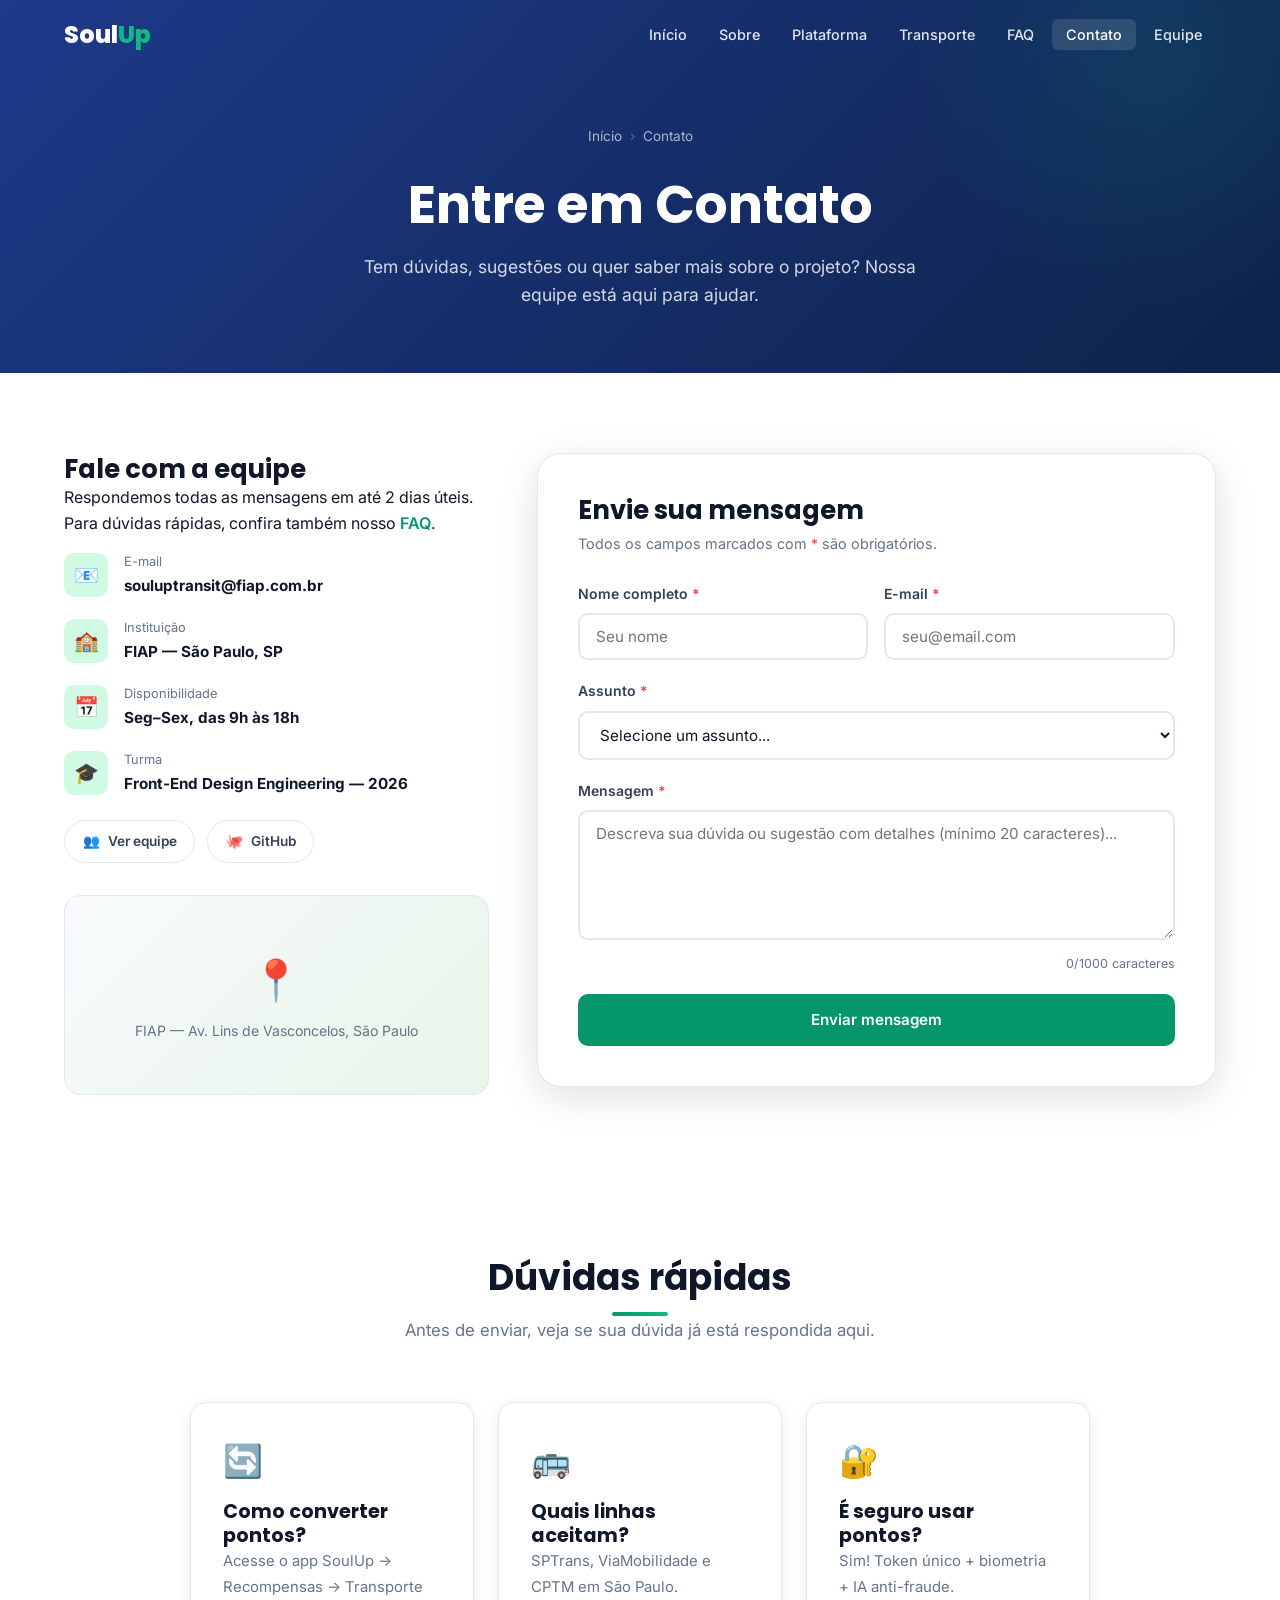
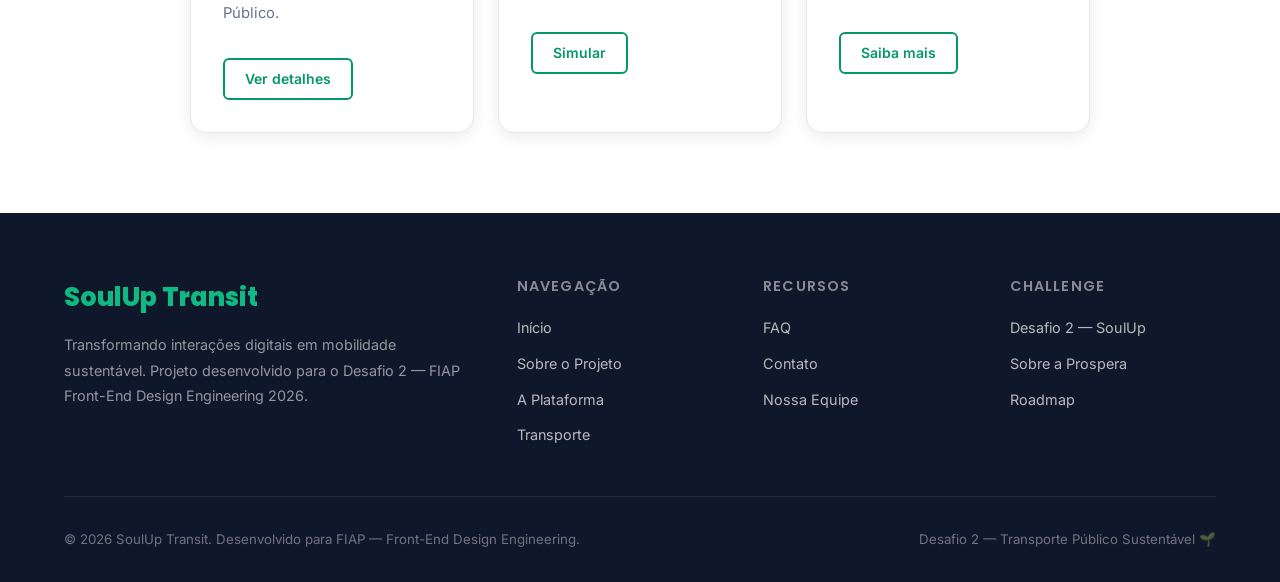
==== contato.html @ 90dfe6a9 "feat: estrutura inicial do projeto SoulUp Transit - Desafio 2 FIAP" ====
<!DOCTYPE html>
<html lang="pt-BR">
<head>
  <meta charset="UTF-8" />
  <meta name="viewport" content="width=device-width, initial-scale=1.0" />
  <meta name="description" content="Entre em contato com a equipe SoulUp Transit — Dúvidas, sugestões e parcerias." />
  <title>Contato — SoulUp Transit</title>
  <link rel="stylesheet" href="css/style.css" />
  <link rel="stylesheet" href="css/components.css" />
  <link rel="stylesheet" href="css/responsive.css" />
  <style>
    .char-counter {
      font-size: 0.78rem;
      color: var(--gray);
      text-align: right;
      margin-top: 0.375rem;
    }
    .map-placeholder {
      background: linear-gradient(135deg, var(--light), #e8f5e9);
      border-radius: var(--radius-lg);
      height: 200px;
      display: flex;
      flex-direction: column;
      align-items: center;
      justify-content: center;
      margin-top: 2rem;
      border: 1px solid var(--gray-light);
      color: var(--gray);
      gap: 0.5rem;
    }
    .map-placeholder span:first-child { font-size: 2.5rem; }
    .map-placeholder span:last-child { font-size: 0.88rem; }
    .social-links {
      display: flex;
      gap: 0.75rem;
      margin-top: 1.5rem;
      flex-wrap: wrap;
    }
    .social-link {
      display: flex;
      align-items: center;
      gap: 0.5rem;
      padding: 0.6rem 1.1rem;
      border: 1px solid var(--gray-light);
      border-radius: var(--radius-full);
      font-size: 0.85rem;
      font-weight: 600;
      color: var(--gray-dark);
      transition: var(--transition);
    }
    .social-link:hover {
      border-color: var(--primary);
      color: var(--primary);
      background-color: var(--primary-bg);
    }
  </style>
</head>
<body>

  <!-- ==================== NAVBAR ==================== -->
  <header class="navbar" id="navbar">
    <div class="container">
      <nav class="nav">
        <a href="index.html" class="nav-logo">Soul<span>Up</span></a>
        <ul class="nav-links" id="navLinks">
          <li><a href="index.html" class="nav-link">Início</a></li>
          <li><a href="sobre.html" class="nav-link">Sobre</a></li>
          <li><a href="solucao.html" class="nav-link">Plataforma</a></li>
          <li><a href="transporte.html" class="nav-link">Transporte</a></li>
          <li><a href="faq.html" class="nav-link">FAQ</a></li>
          <li><a href="contato.html" class="nav-link">Contato</a></li>
          <li><a href="integrantes.html" class="nav-link">Equipe</a></li>
        </ul>
        <button class="hamburger" id="hamburger" aria-label="Abrir menu">
          <span></span><span></span><span></span>
        </button>
      </nav>
    </div>
  </header>

  <main>

    <!-- ==================== HERO DA PÁGINA ==================== -->
    <section class="page-hero">
      <div class="container">
        <nav class="breadcrumb" aria-label="Navegação estrutural">
          <a href="index.html">Início</a>
          <span class="breadcrumb-sep">›</span>
          <span>Contato</span>
        </nav>
        <h1>Entre em Contato</h1>
        <p>Tem dúvidas, sugestões ou quer saber mais sobre o projeto? Nossa equipe está aqui para ajudar.</p>
      </div>
    </section>

    <!-- ==================== CONTATO ==================== -->
    <section class="section">
      <div class="container">
        <div class="contact-grid">

          <!-- Informações de contato -->
          <aside>
            <h3>Fale com a equipe</h3>
            <p>Respondemos todas as mensagens em até 2 dias úteis. Para dúvidas rápidas, confira também nosso <a href="faq.html" style="color: var(--primary); font-weight: 600;">FAQ</a>.</p>

            <div class="contact-items">
              <div class="contact-item">
                <div class="contact-item-icon">📧</div>
                <div class="contact-item-text">
                  <p>E-mail</p>
                  <strong>souluptransit@fiap.com.br</strong>
                </div>
              </div>
              <div class="contact-item">
                <div class="contact-item-icon">🏫</div>
                <div class="contact-item-text">
                  <p>Instituição</p>
                  <strong>FIAP — São Paulo, SP</strong>
                </div>
              </div>
              <div class="contact-item">
                <div class="contact-item-icon">📅</div>
                <div class="contact-item-text">
                  <p>Disponibilidade</p>
                  <strong>Seg–Sex, das 9h às 18h</strong>
                </div>
              </div>
              <div class="contact-item">
                <div class="contact-item-icon">🎓</div>
                <div class="contact-item-text">
                  <p>Turma</p>
                  <!-- ATENÇÃO: substitua pela turma real do grupo -->
                  <strong>Front-End Design Engineering — 2026</strong>
                </div>
              </div>
            </div>

            <!-- Links sociais -->
            <div class="social-links">
              <a href="integrantes.html" class="social-link">
                <span>👥</span> Ver equipe
              </a>
              <a href="https://github.com" target="_blank" rel="noopener" class="social-link">
                <!-- ATENÇÃO: substitua pelo link real do repositório -->
                <span>🐙</span> GitHub
              </a>
            </div>

            <!-- Mapa placeholder -->
            <div class="map-placeholder" role="img" aria-label="Localização FIAP São Paulo">
              <span>📍</span>
              <span>FIAP — Av. Lins de Vasconcelos, São Paulo</span>
            </div>
          </aside>

          <!-- Formulário -->
          <div>
            <div class="contact-form-card fade-in">
              <h3 style="margin-bottom: 0.375rem;">Envie sua mensagem</h3>
              <p style="color: var(--gray); font-size: 0.9rem; margin-bottom: 1.75rem;">Todos os campos marcados com <span style="color: #EF4444;">*</span> são obrigatórios.</p>

              <!-- Formulário principal -->
              <form id="contactForm" novalidate>

                <div class="form-row">
                  <div class="form-group">
                    <label for="nome">Nome completo <span>*</span></label>
                    <input
                      type="text"
                      id="nome"
                      class="form-control"
                      placeholder="Seu nome"
                      autocomplete="name"
                      aria-required="true"
                      aria-describedby="nomeError"
                    />
                    <span class="form-error" id="nomeError" role="alert"></span>
                  </div>
                  <div class="form-group">
                    <label for="email">E-mail <span>*</span></label>
                    <input
                      type="email"
                      id="email"
                      class="form-control"
                      placeholder="seu@email.com"
                      autocomplete="email"
                      aria-required="true"
                      aria-describedby="emailError"
                    />
                    <span class="form-error" id="emailError" role="alert"></span>
                  </div>
                </div>

                <div class="form-group">
                  <label for="assunto">Assunto <span>*</span></label>
                  <select
                    id="assunto"
                    class="form-control"
                    aria-required="true"
                    aria-describedby="assuntoError"
                  >
                    <option value="">Selecione um assunto...</option>
                    <option value="duvida">Dúvida sobre o projeto</option>
                    <option value="transporte">Transporte e conversão de pontos</option>
                    <option value="tecnico">Suporte técnico</option>
                    <option value="parceria">Proposta de parceria</option>
                    <option value="imprensa">Imprensa e divulgação</option>
                    <option value="outro">Outro assunto</option>
                  </select>
                  <span class="form-error" id="assuntoError" role="alert"></span>
                </div>

                <div class="form-group">
                  <label for="mensagem">Mensagem <span>*</span></label>
                  <textarea
                    id="mensagem"
                    class="form-control"
                    placeholder="Descreva sua dúvida ou sugestão com detalhes (mínimo 20 caracteres)..."
                    rows="5"
                    aria-required="true"
                    aria-describedby="mensagemError"
                    maxlength="1000"
                  ></textarea>
                  <span class="form-error" id="mensagemError" role="alert"></span>
                  <p class="char-counter"><span id="charCount">0</span>/1000 caracteres</p>
                </div>

                <button type="submit" class="btn btn-primary" style="width: 100%; padding: 0.9rem;">
                  Enviar mensagem
                </button>

              </form>

              <!-- Mensagem de sucesso -->
              <div class="form-success-msg" id="formSuccess" role="alert">
                <div class="success-icon">✅</div>
                <h4>Mensagem enviada com sucesso!</h4>
                <p>Obrigado pelo contato. Nossa equipe responderá em até 2 dias úteis no e-mail informado.</p>
              </div>
            </div>
          </div>

        </div>
      </div>
    </section>

    <!-- ==================== FAQ RÁPIDO ==================== -->
    <section class="section bg-light">
      <div class="container">
        <div class="section-header fade-in">
          <h2>Dúvidas rápidas</h2>
          <div class="divider"></div>
          <p class="section-desc">Antes de enviar, veja se sua dúvida já está respondida aqui.</p>
        </div>
        <div style="display: grid; grid-template-columns: repeat(3, 1fr); gap: 1.5rem; max-width: 900px; margin: 0 auto;">
          <article class="card text-center fade-in">
            <div style="font-size: 2rem; margin-bottom: 0.875rem;">🔄</div>
            <h4>Como converter pontos?</h4>
            <p class="card-text">Acesse o app SoulUp → Recompensas → Transporte Público.</p>
            <a href="faq.html" class="btn btn-sm btn-outline" style="margin-top: 1rem;">Ver detalhes</a>
          </article>
          <article class="card text-center fade-in" style="transition-delay: 0.1s;">
            <div style="font-size: 2rem; margin-bottom: 0.875rem;">🚌</div>
            <h4>Quais linhas aceitam?</h4>
            <p class="card-text">SPTrans, ViaMobilidade e CPTM em São Paulo.</p>
            <a href="transporte.html" class="btn btn-sm btn-outline" style="margin-top: 1rem;">Simular</a>
          </article>
          <article class="card text-center fade-in" style="transition-delay: 0.2s;">
            <div style="font-size: 2rem; margin-bottom: 0.875rem;">🔐</div>
            <h4>É seguro usar pontos?</h4>
            <p class="card-text">Sim! Token único + biometria + IA anti-fraude.</p>
            <a href="faq.html" class="btn btn-sm btn-outline" style="margin-top: 1rem;">Saiba mais</a>
          </article>
        </div>
      </div>
    </section>

  </main>

  <!-- ==================== FOOTER ==================== -->
  <footer class="footer">
    <div class="container">
      <div class="footer-grid">
        <div class="footer-brand">
          <span class="footer-logo">SoulUp Transit</span>
          <p>Transformando interações digitais em mobilidade sustentável. Projeto desenvolvido para o Desafio 2 — FIAP Front-End Design Engineering 2026.</p>
        </div>
        <div>
          <h4 class="footer-title">Navegação</h4>
          <ul class="footer-links">
            <li><a href="index.html">Início</a></li>
            <li><a href="sobre.html">Sobre o Projeto</a></li>
            <li><a href="solucao.html">A Plataforma</a></li>
            <li><a href="transporte.html">Transporte</a></li>
          </ul>
        </div>
        <div>
          <h4 class="footer-title">Recursos</h4>
          <ul class="footer-links">
            <li><a href="faq.html">FAQ</a></li>
            <li><a href="contato.html">Contato</a></li>
            <li><a href="integrantes.html">Nossa Equipe</a></li>
          </ul>
        </div>
        <div>
          <h4 class="footer-title">Challenge</h4>
          <ul class="footer-links">
            <li><a href="sobre.html#desafio">Desafio 2 — SoulUp</a></li>
            <li><a href="sobre.html#prospera">Sobre a Prospera</a></li>
            <li><a href="sobre.html#roadmap">Roadmap</a></li>
          </ul>
        </div>
      </div>
      <hr class="footer-divider" />
      <div class="footer-bottom">
        <p>&copy; 2026 SoulUp Transit. Desenvolvido para FIAP — Front-End Design Engineering.</p>
        <p>Desafio 2 — Transporte Público Sustentável 🌱</p>
      </div>
    </div>
  </footer>

  <button class="scroll-top" id="scrollTop" aria-label="Voltar ao topo">↑</button>
  <script src="js/main.js"></script>
  <script src="js/contato.js"></script>
</body>
</html>
---- css/style.css ----
@import url('https://fonts.googleapis.com/css2?family=Poppins:wght@300;400;500;600;700;800&family=Inter:wght@300;400;500;600&display=swap');

/* ==================== VARIÁVEIS ==================== */
:root {
  --primary: #059669;
  --primary-light: #10B981;
  --primary-bg: #D1FAE5;
  --secondary: #1E3A8A;
  --secondary-light: #3B82F6;
  --accent: #D97706;
  --accent-light: #F59E0B;
  --accent-bg: #FEF3C7;
  --dark: #0F172A;
  --gray-dark: #334155;
  --gray: #64748B;
  --gray-light: #E2E8F0;
  --light: #F8FAFC;
  --white: #FFFFFF;

  --font-heading: 'Poppins', sans-serif;
  --font-body: 'Inter', sans-serif;

  --radius-sm: 6px;
  --radius: 10px;
  --radius-lg: 16px;
  --radius-xl: 24px;
  --radius-full: 9999px;

  --shadow-sm: 0 1px 3px rgba(0,0,0,0.08), 0 1px 2px rgba(0,0,0,0.05);
  --shadow: 0 4px 16px rgba(0,0,0,0.08);
  --shadow-lg: 0 10px 40px rgba(0,0,0,0.12);
  --shadow-primary: 0 8px 24px rgba(5,150,105,0.25);

  --transition: all 0.3s cubic-bezier(0.4, 0, 0.2, 1);

  --max-width: 1200px;
  --nav-height: 70px;
}

/* ==================== RESET ==================== */
*, *::before, *::after {
  box-sizing: border-box;
  margin: 0;
  padding: 0;
}

html {
  scroll-behavior: smooth;
  font-size: 16px;
}

body {
  font-family: var(--font-body);
  color: var(--dark);
  background-color: var(--white);
  line-height: 1.6;
  overflow-x: hidden;
}

img {
  max-width: 100%;
  height: auto;
  display: block;
}

a {
  text-decoration: none;
  color: inherit;
}

ul { list-style: none; }
button { cursor: pointer; border: none; background: none; font-family: var(--font-body); }
input, textarea, select { font-family: var(--font-body); }

/* ==================== TIPOGRAFIA ==================== */
h1, h2, h3, h4, h5, h6 {
  font-family: var(--font-heading);
  font-weight: 700;
  line-height: 1.25;
  color: var(--dark);
}

h1 { font-size: clamp(2rem, 5vw, 3.25rem); }
h2 { font-size: clamp(1.5rem, 3vw, 2.25rem); }
h3 { font-size: clamp(1.15rem, 2vw, 1.6rem); }
h4 { font-size: 1.2rem; }

p { margin-bottom: 1rem; }
p:last-child { margin-bottom: 0; }

/* ==================== LAYOUT ==================== */
.container {
  max-width: var(--max-width);
  margin: 0 auto;
  padding: 0 1.5rem;
}

.section { padding: 5rem 0; }
.section-sm { padding: 3rem 0; }

.section-header {
  text-align: center;
  margin-bottom: 3.5rem;
}

.section-header h2 { margin-bottom: 0.75rem; }

.section-desc {
  color: var(--gray);
  font-size: 1.05rem;
  max-width: 580px;
  margin: 0 auto;
  line-height: 1.75;
}

/* ==================== BOTÕES ==================== */
.btn {
  display: inline-flex;
  align-items: center;
  justify-content: center;
  gap: 0.5rem;
  padding: 0.75rem 1.75rem;
  border-radius: var(--radius);
  font-weight: 600;
  font-size: 0.95rem;
  transition: var(--transition);
  cursor: pointer;
  border: 2px solid transparent;
  white-space: nowrap;
}

.btn-primary {
  background-color: var(--primary);
  color: var(--white);
}
.btn-primary:hover {
  background-color: #047857;
  transform: translateY(-2px);
  box-shadow: var(--shadow-primary);
}

.btn-secondary {
  background-color: var(--secondary);
  color: var(--white);
}
.btn-secondary:hover {
  background-color: #1e3270;
  transform: translateY(-2px);
}

.btn-outline {
  background-color: transparent;
  border-color: var(--primary);
  color: var(--primary);
}
.btn-outline:hover {
  background-color: var(--primary);
  color: var(--white);
  transform: translateY(-2px);
}

.btn-outline-white {
  background-color: transparent;
  border-color: rgba(255,255,255,0.7);
  color: var(--white);
}
.btn-outline-white:hover {
  background-color: var(--white);
  color: var(--secondary);
}

.btn-accent {
  background-color: var(--accent);
  color: var(--white);
}
.btn-accent:hover {
  background-color: #b45309;
  transform: translateY(-2px);
}

.btn-lg { padding: 1rem 2.25rem; font-size: 1.05rem; }
.btn-sm { padding: 0.5rem 1.25rem; font-size: 0.875rem; border-radius: var(--radius-sm); }

/* ==================== BADGE ==================== */
.badge {
  display: inline-flex;
  align-items: center;
  gap: 0.35rem;
  padding: 0.3rem 0.875rem;
  border-radius: var(--radius-full);
  font-size: 0.78rem;
  font-weight: 600;
  text-transform: uppercase;
  letter-spacing: 0.06em;
}

.badge-primary { background-color: var(--primary-bg); color: var(--primary); }
.badge-accent { background-color: var(--accent-bg); color: var(--accent); }
.badge-secondary { background-color: #EFF6FF; color: var(--secondary); }
.badge-white { background-color: rgba(255,255,255,0.2); color: var(--white); }

/* ==================== CARDS ==================== */
.card {
  background: var(--white);
  border-radius: var(--radius-lg);
  box-shadow: var(--shadow);
  padding: 2rem;
  transition: var(--transition);
  border: 1px solid var(--gray-light);
}
.card:hover {
  transform: translateY(-5px);
  box-shadow: var(--shadow-lg);
  border-color: transparent;
}

.card-icon {
  width: 56px;
  height: 56px;
  border-radius: var(--radius);
  display: flex;
  align-items: center;
  justify-content: center;
  font-size: 1.6rem;
  margin-bottom: 1.25rem;
}
.icon-primary { background-color: var(--primary-bg); }
.icon-secondary { background-color: #EFF6FF; }
.icon-accent { background-color: var(--accent-bg); }
.icon-red { background-color: #FEE2E2; }

.card-title { font-size: 1.15rem; margin-bottom: 0.625rem; }
.card-text { color: var(--gray); font-size: 0.93rem; line-height: 1.75; }

/* ==================== DIVISOR ==================== */
.divider {
  width: 56px;
  height: 4px;
  background: linear-gradient(90deg, var(--primary), var(--primary-light));
  border-radius: var(--radius-full);
  margin: 0.75rem auto 0;
}
.divider-left { margin: 0.75rem 0 0; }

/* ==================== HERO DA PÁGINA ==================== */
.page-hero {
  background: linear-gradient(135deg, var(--secondary) 0%, #0d234a 100%);
  color: var(--white);
  padding: calc(var(--nav-height) + 3.5rem) 0 4rem;
  text-align: center;
  position: relative;
  overflow: hidden;
}
.page-hero::before {
  content: '';
  position: absolute;
  top: -50%;
  right: -10%;
  width: 500px;
  height: 500px;
  background: radial-gradient(circle, rgba(16,185,129,0.12) 0%, transparent 70%);
  border-radius: 50%;
  pointer-events: none;
}
.page-hero h1 { color: var(--white); margin-bottom: 1rem; }
.page-hero p { color: rgba(255,255,255,0.82); font-size: 1.1rem; max-width: 600px; margin: 0 auto; }

.breadcrumb {
  display: flex;
  align-items: center;
  justify-content: center;
  gap: 0.5rem;
  font-size: 0.85rem;
  color: rgba(255,255,255,0.65);
  margin-bottom: 1.5rem;
}
.breadcrumb a { color: rgba(255,255,255,0.65); transition: var(--transition); }
.breadcrumb a:hover { color: var(--white); }
.breadcrumb-sep { opacity: 0.45; }

/* ==================== CAIXAS DE DESTAQUE ==================== */
.highlight-box {
  background: linear-gradient(135deg, var(--primary), #047857);
  color: var(--white);
  border-radius: var(--radius-lg);
  padding: 2.5rem;
}

.info-box {
  background-color: var(--light);
  border-left: 4px solid var(--primary);
  border-radius: var(--radius);
  padding: 1.25rem 1.5rem;
  margin: 1.5rem 0;
}
.info-box p { color: var(--gray-dark); font-size: 0.95rem; }

.warning-box {
  background-color: #FFFBEB;
  border-left: 4px solid var(--accent);
  border-radius: var(--radius);
  padding: 1.25rem 1.5rem;
  margin: 1.5rem 0;
}

/* ==================== ESTATÍSTICAS ==================== */
.stat-number {
  font-family: var(--font-heading);
  font-size: 2.5rem;
  font-weight: 800;
  color: var(--primary);
  line-height: 1;
}
.stat-label { color: var(--gray); font-size: 0.88rem; margin-top: 0.375rem; }

/* ==================== RODAPÉ ==================== */
.footer {
  background-color: var(--dark);
  color: var(--white);
  padding: 4rem 0 2rem;
}

.footer-grid {
  display: grid;
  grid-template-columns: 2fr 1fr 1fr 1fr;
  gap: 2.5rem;
  margin-bottom: 3rem;
}

.footer-logo {
  font-family: var(--font-heading);
  font-size: 1.6rem;
  font-weight: 800;
  color: var(--primary-light);
  display: inline-block;
  margin-bottom: 0.875rem;
}

.footer-brand p {
  color: rgba(255,255,255,0.55);
  font-size: 0.9rem;
  line-height: 1.75;
}

.footer-title {
  font-family: var(--font-heading);
  font-size: 0.9rem;
  font-weight: 600;
  text-transform: uppercase;
  letter-spacing: 0.08em;
  color: rgba(255,255,255,0.5);
  margin-bottom: 1.25rem;
}

.footer-links { display: flex; flex-direction: column; gap: 0.625rem; }
.footer-links a {
  color: rgba(255,255,255,0.7);
  font-size: 0.9rem;
  transition: var(--transition);
}
.footer-links a:hover { color: var(--primary-light); padding-left: 4px; }

.footer-divider {
  border: none;
  border-top: 1px solid rgba(255,255,255,0.08);
  margin-bottom: 2rem;
}

.footer-bottom {
  display: flex;
  align-items: center;
  justify-content: space-between;
  gap: 1rem;
  flex-wrap: wrap;
}
.footer-bottom p { color: rgba(255,255,255,0.4); font-size: 0.83rem; margin: 0; }

/* ==================== SCROLL TO TOP ==================== */
.scroll-top {
  position: fixed;
  bottom: 2rem;
  right: 2rem;
  width: 48px;
  height: 48px;
  background-color: var(--primary);
  color: var(--white);
  border-radius: 50%;
  display: flex;
  align-items: center;
  justify-content: center;
  font-size: 1.2rem;
  cursor: pointer;
  opacity: 0;
  visibility: hidden;
  transition: var(--transition);
  box-shadow: var(--shadow-primary);
  z-index: 998;
}
.scroll-top.visible { opacity: 1; visibility: visible; }
.scroll-top:hover { background-color: #047857; transform: translateY(-3px); }

/* ==================== ANIMAÇÃO DE ENTRADA ==================== */
.fade-in {
  opacity: 0;
  transform: translateY(24px);
  transition: opacity 0.6s ease, transform 0.6s ease;
}
.fade-in.visible { opacity: 1; transform: translateY(0); }

.fade-in-left {
  opacity: 0;
  transform: translateX(-24px);
  transition: opacity 0.6s ease, transform 0.6s ease;
}
.fade-in-left.visible { opacity: 1; transform: translateX(0); }

.fade-in-right {
  opacity: 0;
  transform: translateX(24px);
  transition: opacity 0.6s ease, transform 0.6s ease;
}
.fade-in-right.visible { opacity: 1; transform: translateX(0); }
---- css/components.css ----
/* ==================== NAVBAR ==================== */
.navbar {
  position: fixed;
  top: 0;
  left: 0;
  right: 0;
  height: var(--nav-height);
  z-index: 1000;
  background-color: transparent;
  transition: var(--transition);
}

.navbar.scrolled {
  background-color: var(--white);
  box-shadow: var(--shadow);
}

.navbar .container { height: 100%; }

.nav {
  display: flex;
  align-items: center;
  justify-content: space-between;
  height: 100%;
  gap: 2rem;
}

.nav-logo {
  font-family: var(--font-heading);
  font-size: 1.5rem;
  font-weight: 800;
  color: var(--white);
  transition: var(--transition);
  flex-shrink: 0;
}
.nav-logo span { color: var(--primary-light); }
.navbar.scrolled .nav-logo { color: var(--dark); }

.nav-links {
  display: flex;
  align-items: center;
  gap: 0.25rem;
}

.nav-link {
  padding: 0.45rem 0.875rem;
  border-radius: var(--radius-sm);
  font-size: 0.9rem;
  font-weight: 500;
  color: rgba(255,255,255,0.88);
  transition: var(--transition);
}
.navbar.scrolled .nav-link { color: var(--gray-dark); }
.nav-link:hover, .nav-link.active {
  background-color: rgba(255,255,255,0.12);
  color: var(--white);
}
.navbar.scrolled .nav-link:hover,
.navbar.scrolled .nav-link.active {
  background-color: var(--primary-bg);
  color: var(--primary);
}

.hamburger {
  display: none;
  flex-direction: column;
  gap: 5px;
  padding: 8px;
  cursor: pointer;
  border-radius: var(--radius-sm);
  transition: var(--transition);
}
.hamburger span {
  display: block;
  width: 24px;
  height: 2px;
  background-color: var(--white);
  border-radius: 2px;
  transition: var(--transition);
}
.navbar.scrolled .hamburger span { background-color: var(--dark); }

.hamburger.open span:nth-child(1) { transform: rotate(45deg) translate(5px, 5px); }
.hamburger.open span:nth-child(2) { opacity: 0; transform: translateX(-8px); }
.hamburger.open span:nth-child(3) { transform: rotate(-45deg) translate(5px, -5px); }

/* ==================== HERO (INDEX) ==================== */
.hero {
  min-height: 100vh;
  display: flex;
  align-items: center;
  background: linear-gradient(135deg, var(--secondary) 0%, #0a1f40 60%, #0d2e1a 100%);
  color: var(--white);
  position: relative;
  overflow: hidden;
  padding-top: var(--nav-height);
}

.hero::before {
  content: '';
  position: absolute;
  top: -20%;
  right: -5%;
  width: 650px;
  height: 650px;
  background: radial-gradient(circle, rgba(5,150,105,0.18) 0%, transparent 65%);
  border-radius: 50%;
  pointer-events: none;
}

.hero::after {
  content: '';
  position: absolute;
  bottom: -15%;
  left: -5%;
  width: 450px;
  height: 450px;
  background: radial-gradient(circle, rgba(59,130,246,0.12) 0%, transparent 65%);
  border-radius: 50%;
  pointer-events: none;
}

.hero-content {
  position: relative;
  z-index: 1;
  max-width: 720px;
}

.hero-content .badge { margin-bottom: 1.5rem; }

.hero-content h1 {
  color: var(--white);
  margin-bottom: 1.25rem;
  font-size: clamp(2.25rem, 5vw, 3.5rem);
  line-height: 1.15;
}

.hero-content h1 span { color: var(--primary-light); }

.hero-subtitle {
  font-size: 1.15rem;
  color: rgba(255,255,255,0.8);
  margin-bottom: 2.25rem;
  line-height: 1.75;
  max-width: 580px;
}

.hero-actions {
  display: flex;
  gap: 1rem;
  flex-wrap: wrap;
  margin-bottom: 3.5rem;
}

.hero-stats {
  display: flex;
  gap: 2.5rem;
  flex-wrap: wrap;
}

.hero-stat .stat-number { color: var(--primary-light); font-size: 2rem; }
.hero-stat .stat-label { color: rgba(255,255,255,0.65); }

/* ==================== SEÇÃO COMO FUNCIONA ==================== */
.steps-grid {
  display: grid;
  grid-template-columns: repeat(3, 1fr);
  gap: 2rem;
  position: relative;
}

.step-card {
  text-align: center;
  padding: 2.5rem 1.75rem;
  position: relative;
}

.step-number {
  width: 48px;
  height: 48px;
  background: linear-gradient(135deg, var(--primary), var(--primary-light));
  color: var(--white);
  border-radius: 50%;
  display: flex;
  align-items: center;
  justify-content: center;
  font-family: var(--font-heading);
  font-weight: 700;
  font-size: 1.2rem;
  margin: 0 auto 1.25rem;
  box-shadow: var(--shadow-primary);
}

.step-icon {
  font-size: 2.5rem;
  margin-bottom: 1rem;
}

.step-card h3 { margin-bottom: 0.625rem; }
.step-card p { color: var(--gray); font-size: 0.93rem; }

/* ==================== FEATURES ==================== */
.features-grid {
  display: grid;
  grid-template-columns: repeat(4, 1fr);
  gap: 1.5rem;
}

/* ==================== CTA SECTION ==================== */
.cta-section {
  background: linear-gradient(135deg, var(--secondary) 0%, #0d2e1a 100%);
  color: var(--white);
  padding: 5rem 0;
  text-align: center;
  position: relative;
  overflow: hidden;
}
.cta-section::before {
  content: '';
  position: absolute;
  top: 50%;
  left: 50%;
  transform: translate(-50%, -50%);
  width: 600px;
  height: 600px;
  background: radial-gradient(circle, rgba(5,150,105,0.15) 0%, transparent 65%);
  border-radius: 50%;
  pointer-events: none;
}
.cta-section h2 { color: var(--white); margin-bottom: 1rem; position: relative; }
.cta-section p { color: rgba(255,255,255,0.75); font-size: 1.05rem; margin-bottom: 2.25rem; position: relative; }
.cta-actions { display: flex; gap: 1rem; justify-content: center; flex-wrap: wrap; position: relative; }

/* ==================== STATS SECTION ==================== */
.stats-section {
  background-color: var(--light);
  padding: 4rem 0;
}

.stats-grid {
  display: grid;
  grid-template-columns: repeat(4, 1fr);
  gap: 2rem;
  text-align: center;
}

.stat-card { padding: 1.75rem; }
.stat-card .stat-icon { font-size: 2rem; margin-bottom: 0.75rem; }

/* ==================== SOBRE ==================== */
.about-grid {
  display: grid;
  grid-template-columns: 1fr 1fr;
  gap: 4rem;
  align-items: center;
}

.about-text h2 { margin-bottom: 1rem; }
.about-text p { color: var(--gray-dark); line-height: 1.8; }

.tech-list {
  display: flex;
  flex-wrap: wrap;
  gap: 0.625rem;
  margin-top: 1.25rem;
}
.tech-tag {
  padding: 0.35rem 1rem;
  background-color: var(--light);
  border: 1px solid var(--gray-light);
  border-radius: var(--radius-full);
  font-size: 0.85rem;
  font-weight: 500;
  color: var(--gray-dark);
  transition: var(--transition);
}
.tech-tag:hover { background-color: var(--primary-bg); border-color: var(--primary); color: var(--primary); }

.roadmap {
  display: flex;
  flex-direction: column;
  gap: 0;
}
.roadmap-item {
  display: flex;
  gap: 1.25rem;
  position: relative;
}
.roadmap-item:not(:last-child)::after {
  content: '';
  position: absolute;
  left: 19px;
  top: 40px;
  bottom: -8px;
  width: 2px;
  background-color: var(--gray-light);
}
.roadmap-dot {
  width: 40px;
  height: 40px;
  border-radius: 50%;
  background-color: var(--primary-bg);
  border: 2px solid var(--primary);
  display: flex;
  align-items: center;
  justify-content: center;
  font-size: 1.1rem;
  flex-shrink: 0;
  margin-top: 0.25rem;
}
.roadmap-dot.done { background-color: var(--primary); }
.roadmap-content { padding-bottom: 2rem; }
.roadmap-content h4 { font-size: 1rem; margin-bottom: 0.25rem; }
.roadmap-content p { color: var(--gray); font-size: 0.9rem; }
.roadmap-tag {
  display: inline-block;
  padding: 0.15rem 0.625rem;
  border-radius: var(--radius-full);
  font-size: 0.75rem;
  font-weight: 600;
  margin-bottom: 0.375rem;
}
.tag-done { background-color: var(--primary-bg); color: var(--primary); }
.tag-progress { background-color: var(--accent-bg); color: var(--accent); }
.tag-next { background-color: #EFF6FF; color: var(--secondary); }

/* ==================== SOLUÇÃO (PLATAFORMA) ==================== */
.earn-grid {
  display: grid;
  grid-template-columns: repeat(3, 1fr);
  gap: 1.5rem;
}

.earn-card {
  background: var(--white);
  border-radius: var(--radius-lg);
  padding: 1.75rem;
  border: 1px solid var(--gray-light);
  transition: var(--transition);
}
.earn-card:hover { border-color: var(--primary); box-shadow: var(--shadow); }
.earn-card .points-badge {
  display: inline-flex;
  align-items: center;
  gap: 0.35rem;
  background-color: var(--accent-bg);
  color: var(--accent);
  padding: 0.25rem 0.75rem;
  border-radius: var(--radius-full);
  font-size: 0.82rem;
  font-weight: 600;
  margin-bottom: 1rem;
}

/* ==================== TRANSPORTE ==================== */
.simulator-card {
  background: var(--white);
  border-radius: var(--radius-xl);
  padding: 2.5rem;
  box-shadow: var(--shadow-lg);
  border: 1px solid var(--gray-light);
  max-width: 640px;
  margin: 0 auto;
}

.simulator-card h3 { text-align: center; margin-bottom: 0.5rem; }
.simulator-card .subtitle { text-align: center; color: var(--gray); margin-bottom: 2rem; font-size: 0.93rem; }

.simulator-input-group {
  margin-bottom: 1.5rem;
}
.simulator-input-group label {
  display: block;
  font-weight: 600;
  font-size: 0.9rem;
  margin-bottom: 0.5rem;
  color: var(--gray-dark);
}
.simulator-input {
  width: 100%;
  padding: 0.875rem 1.125rem;
  border: 2px solid var(--gray-light);
  border-radius: var(--radius);
  font-size: 1.1rem;
  font-weight: 600;
  color: var(--dark);
  transition: var(--transition);
}
.simulator-input:focus {
  outline: none;
  border-color: var(--primary);
  box-shadow: 0 0 0 3px rgba(5,150,105,0.12);
}

.transport-options {
  display: grid;
  grid-template-columns: repeat(3, 1fr);
  gap: 0.875rem;
  margin-bottom: 1.5rem;
}
.transport-option {
  padding: 1rem;
  border: 2px solid var(--gray-light);
  border-radius: var(--radius);
  text-align: center;
  cursor: pointer;
  transition: var(--transition);
  background-color: var(--white);
}
.transport-option:hover { border-color: var(--primary-light); background-color: var(--primary-bg); }
.transport-option.selected { border-color: var(--primary); background-color: var(--primary-bg); }
.transport-option .option-icon { font-size: 1.75rem; margin-bottom: 0.375rem; }
.transport-option .option-name { font-size: 0.82rem; font-weight: 600; color: var(--gray-dark); }
.transport-option .option-rate { font-size: 0.75rem; color: var(--gray); }

.simulator-result {
  background: linear-gradient(135deg, var(--primary-bg), #ECFDF5);
  border-radius: var(--radius-lg);
  padding: 1.5rem;
  text-align: center;
  display: none;
}
.simulator-result.show { display: block; }
.result-number {
  font-family: var(--font-heading);
  font-size: 3rem;
  font-weight: 800;
  color: var(--primary);
  line-height: 1;
}
.result-label { color: var(--gray-dark); font-size: 0.95rem; margin-top: 0.5rem; }
.result-equivalence {
  display: flex;
  justify-content: center;
  gap: 1.5rem;
  margin-top: 1.25rem;
  flex-wrap: wrap;
}
.result-equiv-item {
  text-align: center;
  padding: 0.625rem 1rem;
  background: var(--white);
  border-radius: var(--radius);
}
.result-equiv-item .equiv-value { font-weight: 700; color: var(--secondary); font-size: 1.1rem; }
.result-equiv-item .equiv-label { font-size: 0.78rem; color: var(--gray); }

.impact-grid {
  display: grid;
  grid-template-columns: repeat(2, 1fr);
  gap: 1.5rem;
}

.impact-card {
  background: var(--white);
  border-radius: var(--radius-lg);
  padding: 1.75rem;
  border: 1px solid var(--gray-light);
  display: flex;
  align-items: flex-start;
  gap: 1.25rem;
}

.impact-icon {
  width: 52px;
  height: 52px;
  border-radius: var(--radius);
  display: flex;
  align-items: center;
  justify-content: center;
  font-size: 1.5rem;
  flex-shrink: 0;
}

/* ==================== FAQ ==================== */
.faq-list {
  max-width: 800px;
  margin: 0 auto;
  display: flex;
  flex-direction: column;
  gap: 0.875rem;
}

.faq-item {
  background: var(--white);
  border: 1px solid var(--gray-light);
  border-radius: var(--radius-lg);
  overflow: hidden;
  transition: var(--transition);
}
.faq-item.open { border-color: var(--primary); box-shadow: var(--shadow); }

.faq-question {
  width: 100%;
  display: flex;
  align-items: center;
  justify-content: space-between;
  padding: 1.375rem 1.5rem;
  text-align: left;
  cursor: pointer;
  background: none;
  border: none;
  gap: 1rem;
  font-family: var(--font-heading);
  font-size: 1rem;
  font-weight: 600;
  color: var(--dark);
  transition: var(--transition);
}
.faq-question:hover { color: var(--primary); }
.faq-item.open .faq-question { color: var(--primary); }

.faq-icon {
  width: 28px;
  height: 28px;
  border-radius: 50%;
  background-color: var(--light);
  display: flex;
  align-items: center;
  justify-content: center;
  flex-shrink: 0;
  font-size: 1.1rem;
  transition: var(--transition);
  color: var(--gray);
}
.faq-item.open .faq-icon {
  background-color: var(--primary-bg);
  color: var(--primary);
  transform: rotate(45deg);
}

.faq-answer {
  max-height: 0;
  overflow: hidden;
  transition: max-height 0.4s ease, padding 0.3s ease;
}
.faq-item.open .faq-answer { max-height: 400px; }

.faq-answer-inner {
  padding: 0 1.5rem 1.5rem;
  color: var(--gray-dark);
  font-size: 0.95rem;
  line-height: 1.75;
  border-top: 1px solid var(--gray-light);
  padding-top: 1.25rem;
}

/* ==================== CONTATO ==================== */
.contact-grid {
  display: grid;
  grid-template-columns: 1fr 1.6fr;
  gap: 3rem;
  align-items: start;
}

.contact-info h3 { margin-bottom: 0.75rem; }
.contact-info p { color: var(--gray-dark); font-size: 0.95rem; line-height: 1.75; margin-bottom: 1.75rem; }

.contact-items { display: flex; flex-direction: column; gap: 1.25rem; }
.contact-item {
  display: flex;
  align-items: center;
  gap: 1rem;
}
.contact-item-icon {
  width: 44px;
  height: 44px;
  background-color: var(--primary-bg);
  border-radius: var(--radius);
  display: flex;
  align-items: center;
  justify-content: center;
  font-size: 1.25rem;
  flex-shrink: 0;
}
.contact-item-text p { font-size: 0.8rem; color: var(--gray); margin: 0; }
.contact-item-text strong { color: var(--dark); font-size: 0.95rem; }

.contact-form-card {
  background: var(--white);
  border-radius: var(--radius-xl);
  padding: 2.5rem;
  box-shadow: var(--shadow-lg);
  border: 1px solid var(--gray-light);
}

.form-group { margin-bottom: 1.25rem; }
.form-group label {
  display: block;
  font-weight: 600;
  font-size: 0.875rem;
  color: var(--gray-dark);
  margin-bottom: 0.5rem;
}
.form-group label span { color: #EF4444; }

.form-control {
  width: 100%;
  padding: 0.75rem 1rem;
  border: 2px solid var(--gray-light);
  border-radius: var(--radius);
  font-size: 0.95rem;
  color: var(--dark);
  background-color: var(--white);
  transition: var(--transition);
}
.form-control:focus {
  outline: none;
  border-color: var(--primary);
  box-shadow: 0 0 0 3px rgba(5,150,105,0.1);
}
.form-control.error { border-color: #EF4444; }
.form-control.success { border-color: var(--primary); }

textarea.form-control { resize: vertical; min-height: 130px; }

.form-error {
  display: none;
  font-size: 0.8rem;
  color: #EF4444;
  margin-top: 0.375rem;
  font-weight: 500;
}
.form-error.show { display: block; }

.form-row { display: grid; grid-template-columns: 1fr 1fr; gap: 1rem; }

.form-success-msg {
  display: none;
  background-color: var(--primary-bg);
  border: 1px solid var(--primary);
  border-radius: var(--radius-lg);
  padding: 1.5rem;
  text-align: center;
}
.form-success-msg.show { display: block; }
.form-success-msg .success-icon { font-size: 2.5rem; margin-bottom: 0.75rem; }
.form-success-msg h4 { color: var(--primary); margin-bottom: 0.5rem; }
.form-success-msg p { color: var(--gray-dark); font-size: 0.9rem; margin: 0; }

/* ==================== INTEGRANTES ==================== */
.team-grid {
  display: grid;
  grid-template-columns: repeat(4, 1fr);
  gap: 1.75rem;
}

.team-card {
  background: var(--white);
  border-radius: var(--radius-xl);
  padding: 2rem 1.5rem;
  text-align: center;
  border: 1px solid var(--gray-light);
  transition: var(--transition);
}
.team-card:hover { transform: translateY(-6px); box-shadow: var(--shadow-lg); border-color: var(--primary-light); }

.team-photo-wrapper {
  width: 100px;
  height: 100px;
  border-radius: 50%;
  margin: 0 auto 1.25rem;
  overflow: hidden;
  border: 3px solid var(--primary-light);
  background-color: var(--light);
  display: flex;
  align-items: center;
  justify-content: center;
}
.team-photo-wrapper img {
  width: 100%;
  height: 100%;
  object-fit: cover;
}
.team-photo-placeholder {
  font-size: 2.5rem;
  color: var(--gray);
}

.team-name {
  font-family: var(--font-heading);
  font-size: 1.05rem;
  font-weight: 700;
  margin-bottom: 0.375rem;
}
.team-rm {
  font-size: 0.82rem;
  color: var(--gray);
  margin-bottom: 0.25rem;
}
.team-turma {
  font-size: 0.82rem;
  color: var(--primary);
  font-weight: 600;
  margin-bottom: 1.25rem;
}

.team-links {
  display: flex;
  justify-content: center;
  gap: 0.75rem;
}
.team-link {
  display: flex;
  align-items: center;
  gap: 0.375rem;
  padding: 0.45rem 0.875rem;
  border-radius: var(--radius-full);
  font-size: 0.8rem;
  font-weight: 600;
  transition: var(--transition);
  border: 1px solid var(--gray-light);
  color: var(--gray-dark);
}
.team-link:hover { border-color: var(--primary); color: var(--primary); background-color: var(--primary-bg); }
.team-link.github:hover { border-color: var(--dark); color: var(--dark); background-color: var(--light); }

/* ==================== PROCESSO ANTI-FRAUDE ==================== */
.fraud-steps {
  display: grid;
  grid-template-columns: repeat(4, 1fr);
  gap: 1.5rem;
  position: relative;
}
.fraud-steps::before {
  content: '';
  position: absolute;
  top: 32px;
  left: calc(12.5% + 16px);
  right: calc(12.5% + 16px);
  height: 2px;
  background: linear-gradient(90deg, var(--primary), var(--primary-light));
  z-index: 0;
}
.fraud-step {
  text-align: center;
  position: relative;
  z-index: 1;
}
.fraud-step-icon {
  width: 64px;
  height: 64px;
  background: var(--white);
  border: 3px solid var(--primary-light);
  border-radius: 50%;
  display: flex;
  align-items: center;
  justify-content: center;
  font-size: 1.5rem;
  margin: 0 auto 1rem;
  box-shadow: var(--shadow);
}
.fraud-step h4 { font-size: 0.95rem; margin-bottom: 0.375rem; }
.fraud-step p { font-size: 0.83rem; color: var(--gray); }
---- css/responsive.css ----
/* ==================== TABLET (≥768px) ==================== */
@media (max-width: 1024px) {
  .features-grid { grid-template-columns: repeat(2, 1fr); }
  .stats-grid { grid-template-columns: repeat(2, 1fr); }
  .team-grid { grid-template-columns: repeat(2, 1fr); }
  .footer-grid { grid-template-columns: 1fr 1fr; gap: 2rem; }
  .fraud-steps { grid-template-columns: repeat(2, 1fr); }
  .fraud-steps::before { display: none; }
  .earn-grid { grid-template-columns: repeat(2, 1fr); }
  .impact-grid { grid-template-columns: 1fr; }
}

@media (max-width: 900px) {
  .about-grid { grid-template-columns: 1fr; gap: 2.5rem; }
  .steps-grid { grid-template-columns: 1fr; max-width: 500px; margin: 0 auto; }
  .contact-grid { grid-template-columns: 1fr; gap: 2rem; }
  .transport-options { grid-template-columns: repeat(3, 1fr); }
}

/* ==================== MOBILE (≤768px) ==================== */
@media (max-width: 768px) {
  /* Navbar */
  .hamburger { display: flex; }

  .nav-links {
    position: fixed;
    top: var(--nav-height);
    left: 0;
    right: 0;
    background-color: var(--white);
    flex-direction: column;
    align-items: stretch;
    padding: 1rem 1.5rem 1.5rem;
    gap: 0.25rem;
    box-shadow: var(--shadow-lg);
    transform: translateY(-120%);
    opacity: 0;
    transition: var(--transition);
    z-index: 999;
  }

  .nav-links.open {
    transform: translateY(0);
    opacity: 1;
  }

  .nav-link {
    padding: 0.75rem 1rem;
    color: var(--gray-dark) !important;
    border-radius: var(--radius);
    font-size: 0.95rem;
  }

  .nav-link:hover, .nav-link.active {
    background-color: var(--primary-bg) !important;
    color: var(--primary) !important;
  }

  /* Hero */
  .hero { padding: calc(var(--nav-height) + 2rem) 0 3rem; min-height: auto; }
  .hero-stats { gap: 1.5rem; }
  .hero-actions { flex-direction: column; align-items: flex-start; }
  .hero-actions .btn { width: 100%; justify-content: center; }

  /* Sections */
  .section { padding: 3.5rem 0; }
  .section-header { margin-bottom: 2.5rem; }

  /* Grids */
  .features-grid { grid-template-columns: 1fr; }
  .stats-grid { grid-template-columns: repeat(2, 1fr); gap: 1rem; }
  .team-grid { grid-template-columns: 1fr 1fr; }
  .earn-grid { grid-template-columns: 1fr; }
  .fraud-steps { grid-template-columns: 1fr 1fr; }
  .impact-grid { grid-template-columns: 1fr; }

  /* CTA */
  .cta-actions { flex-direction: column; align-items: center; }
  .cta-actions .btn { width: 100%; max-width: 300px; }

  /* Footer */
  .footer-grid { grid-template-columns: 1fr; gap: 1.75rem; }
  .footer-bottom { flex-direction: column; text-align: center; gap: 0.5rem; }

  /* Contact */
  .form-row { grid-template-columns: 1fr; }

  /* Simulator */
  .transport-options { grid-template-columns: repeat(3, 1fr); }

  /* Scroll top */
  .scroll-top { bottom: 1.25rem; right: 1.25rem; width: 42px; height: 42px; }
}

/* ==================== MOBILE PEQUENO (≤480px) ==================== */
@media (max-width: 480px) {
  .container { padding: 0 1rem; }
  .section { padding: 3rem 0; }

  h1 { font-size: 1.85rem; }
  h2 { font-size: 1.5rem; }

  .hero { padding: calc(var(--nav-height) + 1.5rem) 0 2.5rem; }
  .hero-subtitle { font-size: 1rem; }
  .hero-stat .stat-number { font-size: 1.75rem; }

  .team-grid { grid-template-columns: 1fr; max-width: 320px; margin: 0 auto; }
  .team-grid .team-card { max-width: 100%; }

  .stats-grid { grid-template-columns: 1fr 1fr; }
  .fraud-steps { grid-template-columns: 1fr; }
  .transport-options { grid-template-columns: 1fr; }

  .simulator-card { padding: 1.5rem; }
  .contact-form-card { padding: 1.5rem; }

  .result-number { font-size: 2.25rem; }
  .result-equivalence { flex-direction: column; align-items: center; gap: 0.875rem; }

  .page-hero { padding: calc(var(--nav-height) + 2rem) 0 3rem; }

  .footer { padding: 3rem 0 1.5rem; }
  .footer-grid { gap: 1.5rem; }

  .btn-lg { padding: 0.875rem 1.75rem; font-size: 1rem; }

  .about-grid { gap: 2rem; }

  .step-card { padding: 1.75rem 1.25rem; }

  .card { padding: 1.5rem; }

  .team-links { flex-wrap: wrap; }

  .breadcrumb { font-size: 0.78rem; }
}

/* ==================== DESKTOP GRANDE (≥1300px) ==================== */
@media (min-width: 1300px) {
  :root { --max-width: 1280px; }
  .features-grid { grid-template-columns: repeat(4, 1fr); }
  .team-grid { grid-template-columns: repeat(4, 1fr); }
  .hero-content { max-width: 780px; }
}

/* ==================== TABLET ESPECÍFICO (768px - 992px) ==================== */
@media (min-width: 768px) and (max-width: 992px) {
  .steps-grid { grid-template-columns: repeat(3, 1fr); }
  .features-grid { grid-template-columns: repeat(2, 1fr); }
  .team-grid { grid-template-columns: repeat(2, 1fr); }
  .fraud-steps { grid-template-columns: repeat(2, 1fr); }
  .footer-grid { grid-template-columns: 1fr 1fr; }

  .contact-grid { grid-template-columns: 1fr; gap: 2rem; }
  .about-grid { grid-template-columns: 1fr; }
}
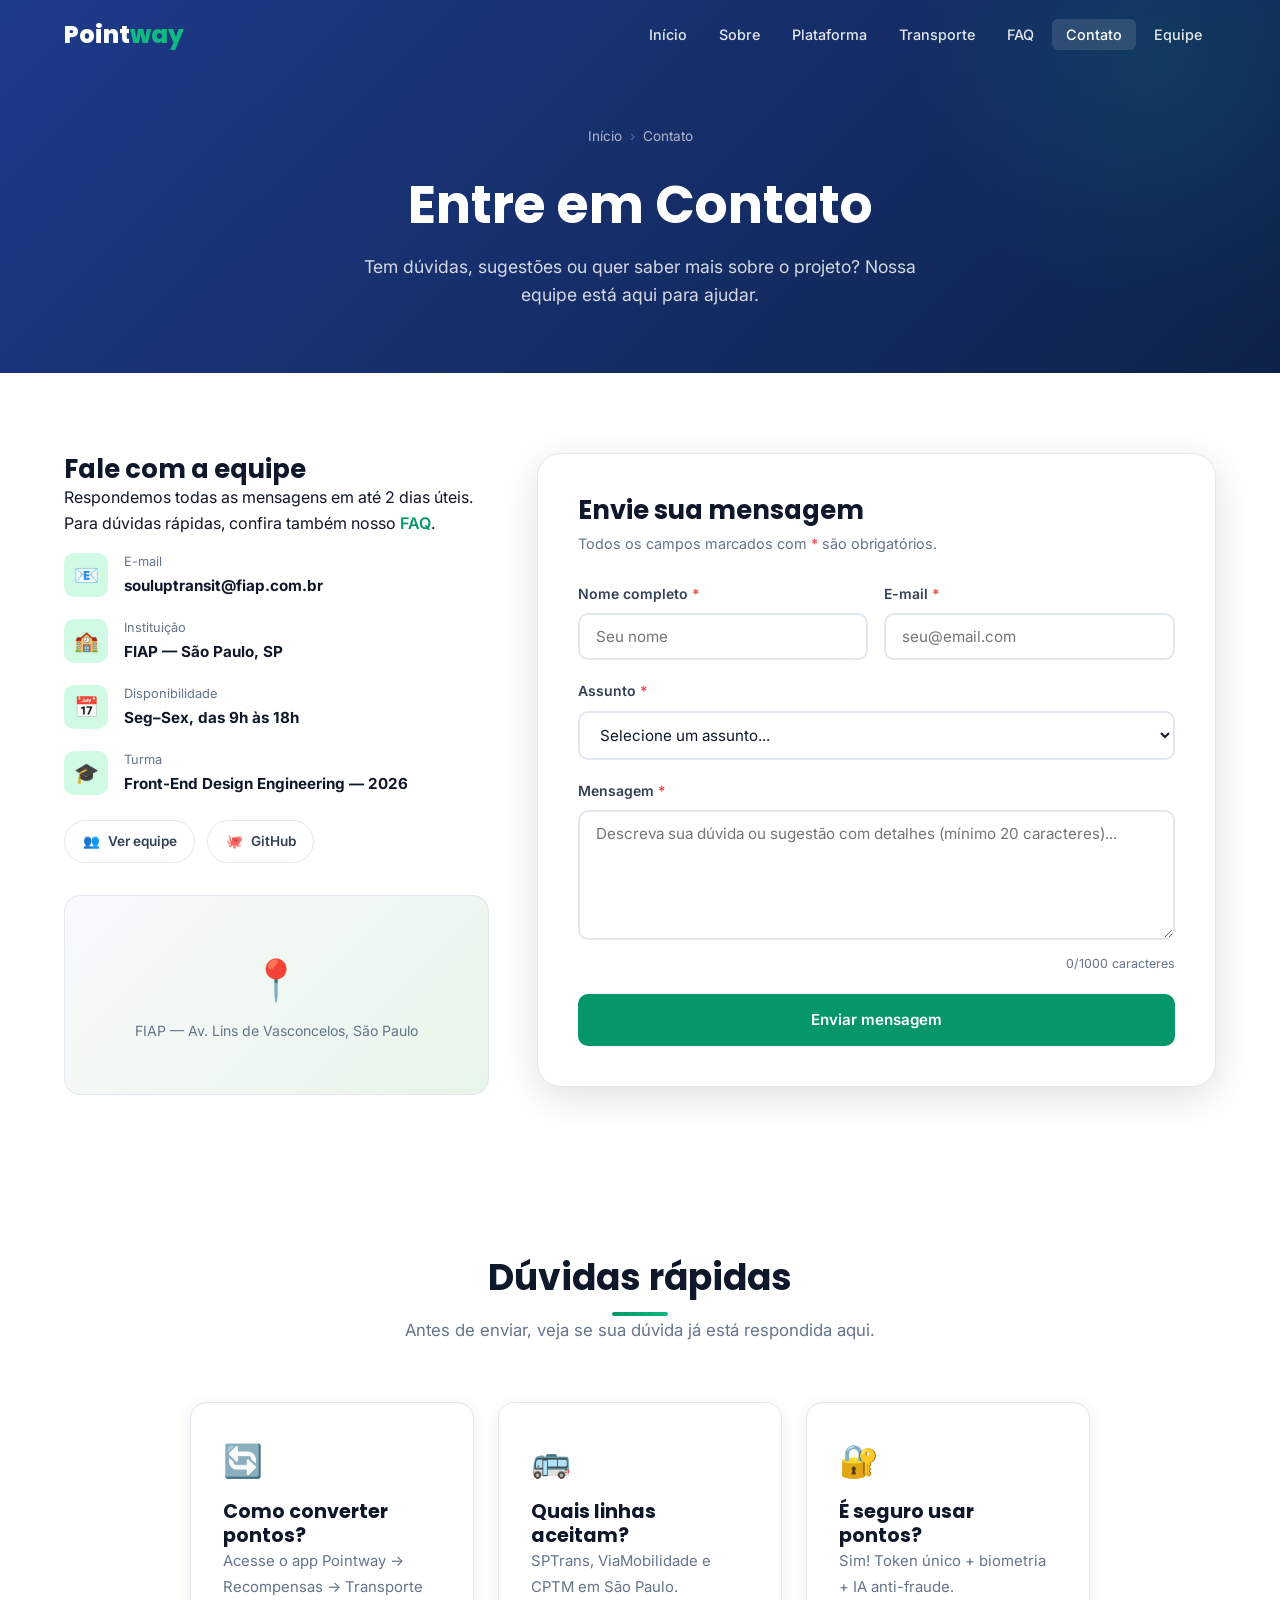
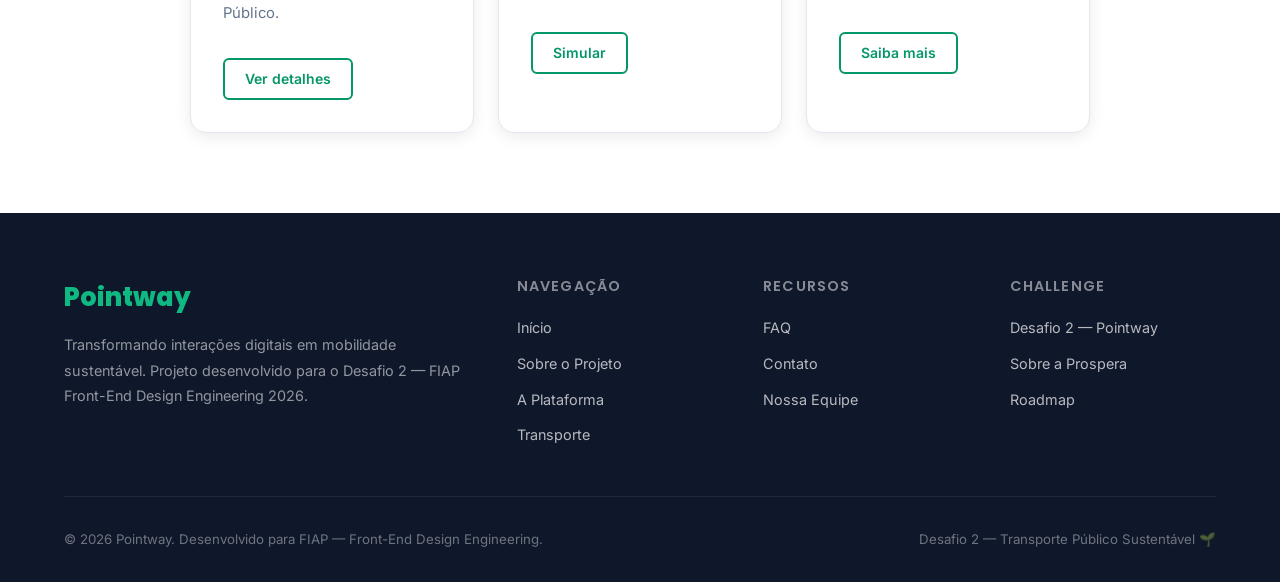
==== commit 629451db: "rebrand: renomeia SoulUp Transit para Pointway em todo o projeto Troca o nome da startup para Pointw" ====
--- a/contato.html
+++ b/contato.html
@@ -3,8 +3,8 @@
 <head>
   <meta charset="UTF-8" />
   <meta name="viewport" content="width=device-width, initial-scale=1.0" />
-  <meta name="description" content="Entre em contato com a equipe SoulUp Transit — Dúvidas, sugestões e parcerias." />
-  <title>Contato — SoulUp Transit</title>
+  <meta name="description" content="Entre em contato com a equipe Pointway — Dúvidas, sugestões e parcerias." />
+  <title>Contato — Pointway</title>
   <link rel="stylesheet" href="css/style.css" />
   <link rel="stylesheet" href="css/components.css" />
   <link rel="stylesheet" href="css/responsive.css" />
@@ -61,7 +61,7 @@
   <header class="navbar" id="navbar">
     <div class="container">
       <nav class="nav">
-        <a href="index.html" class="nav-logo">Soul<span>Up</span></a>
+        <a href="index.html" class="nav-logo">Point<span>way</span></a>
         <ul class="nav-links" id="navLinks">
           <li><a href="index.html" class="nav-link">Início</a></li>
           <li><a href="sobre.html" class="nav-link">Sobre</a></li>
@@ -256,7 +256,7 @@
           <article class="card text-center fade-in">
             <div style="font-size: 2rem; margin-bottom: 0.875rem;">🔄</div>
             <h4>Como converter pontos?</h4>
-            <p class="card-text">Acesse o app SoulUp → Recompensas → Transporte Público.</p>
+            <p class="card-text">Acesse o app Pointway → Recompensas → Transporte Público.</p>
             <a href="faq.html" class="btn btn-sm btn-outline" style="margin-top: 1rem;">Ver detalhes</a>
           </article>
           <article class="card text-center fade-in" style="transition-delay: 0.1s;">
@@ -282,7 +282,7 @@
     <div class="container">
       <div class="footer-grid">
         <div class="footer-brand">
-          <span class="footer-logo">SoulUp Transit</span>
+          <span class="footer-logo">Pointway</span>
           <p>Transformando interações digitais em mobilidade sustentável. Projeto desenvolvido para o Desafio 2 — FIAP Front-End Design Engineering 2026.</p>
         </div>
         <div>
@@ -305,7 +305,7 @@
         <div>
           <h4 class="footer-title">Challenge</h4>
           <ul class="footer-links">
-            <li><a href="sobre.html#desafio">Desafio 2 — SoulUp</a></li>
+            <li><a href="sobre.html#desafio">Desafio 2 — Pointway</a></li>
             <li><a href="sobre.html#prospera">Sobre a Prospera</a></li>
             <li><a href="sobre.html#roadmap">Roadmap</a></li>
           </ul>
@@ -313,7 +313,7 @@
       </div>
       <hr class="footer-divider" />
       <div class="footer-bottom">
-        <p>&copy; 2026 SoulUp Transit. Desenvolvido para FIAP — Front-End Design Engineering.</p>
+        <p>&copy; 2026 Pointway. Desenvolvido para FIAP — Front-End Design Engineering.</p>
         <p>Desafio 2 — Transporte Público Sustentável 🌱</p>
       </div>
     </div>
--- a/css/style.css
+++ b/css/style.css
@@ -375,6 +375,18 @@
 }
 .footer-bottom p { color: rgba(255,255,255,0.4); font-size: 0.83rem; margin: 0; }
 
+/* ==================== LOADING / SKELETON ==================== */
+.skeleton {
+  background: linear-gradient(90deg, var(--gray-light) 25%, #f0f0f0 50%, var(--gray-light) 75%);
+  background-size: 200% 100%;
+  animation: skeleton-loading 1.4s infinite;
+  border-radius: var(--radius);
+}
+@keyframes skeleton-loading {
+  0% { background-position: 200% 0; }
+  100% { background-position: -200% 0; }
+}
+
 /* ==================== SCROLL TO TOP ==================== */
 .scroll-top {
   position: fixed;
@@ -399,6 +411,12 @@
 .scroll-top.visible { opacity: 1; visibility: visible; }
 .scroll-top:hover { background-color: #047857; transform: translateY(-3px); }
 
+/* ==================== SELEÇÃO DE TEXTO ==================== */
+::selection {
+  background-color: var(--primary-bg);
+  color: var(--primary);
+}
+
 /* ==================== ANIMAÇÃO DE ENTRADA ==================== */
 .fade-in {
   opacity: 0;
--- a/css/responsive.css
+++ b/css/responsive.css
@@ -135,6 +135,15 @@
   .breadcrumb { font-size: 0.78rem; }
 }
 
+/* ==================== PRINT ==================== */
+@media print {
+  .navbar, .scroll-top, .hamburger, .cta-section, .footer { display: none; }
+  body { font-size: 12pt; color: #000; }
+  a { color: #000; text-decoration: underline; }
+  .page-hero { background: #fff !important; color: #000 !important; padding: 1rem 0; }
+  .page-hero h1, .page-hero p { color: #000 !important; }
+}
+
 /* ==================== DESKTOP GRANDE (≥1300px) ==================== */
 @media (min-width: 1300px) {
   :root { --max-width: 1280px; }
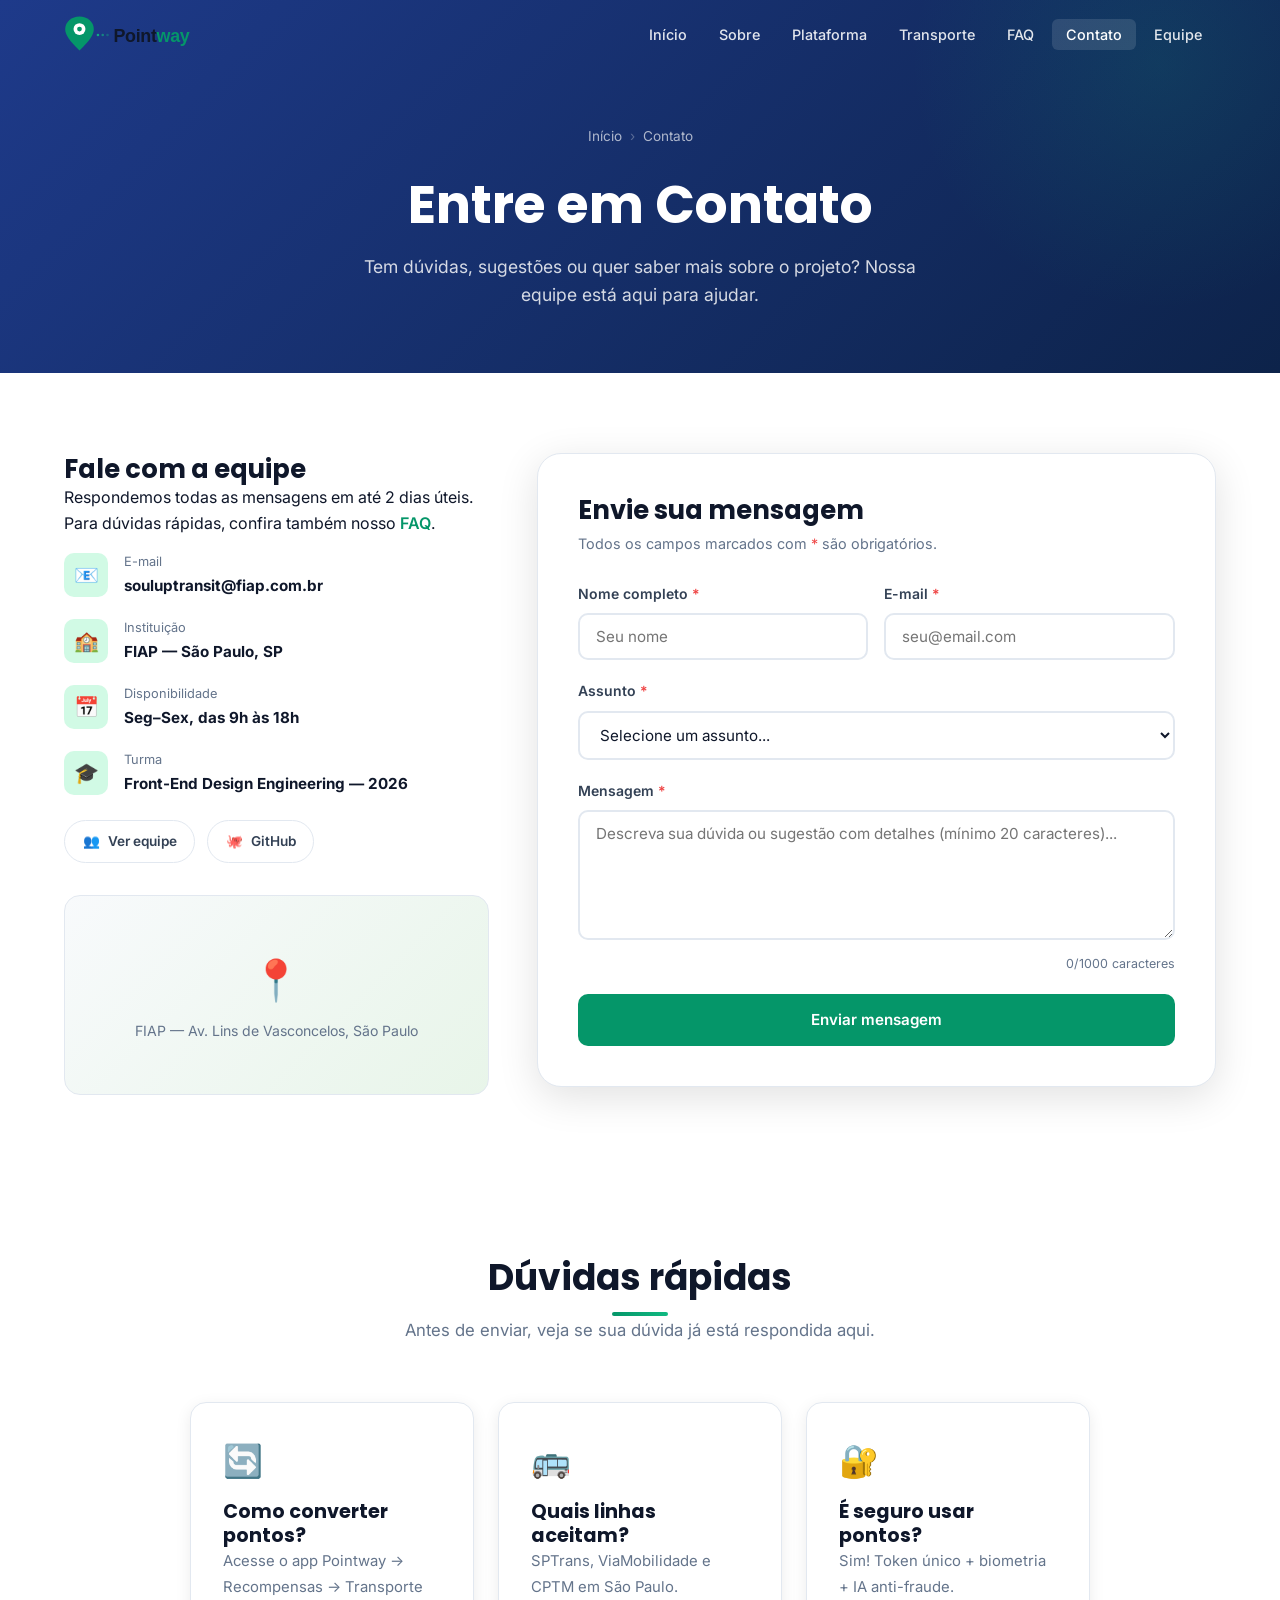
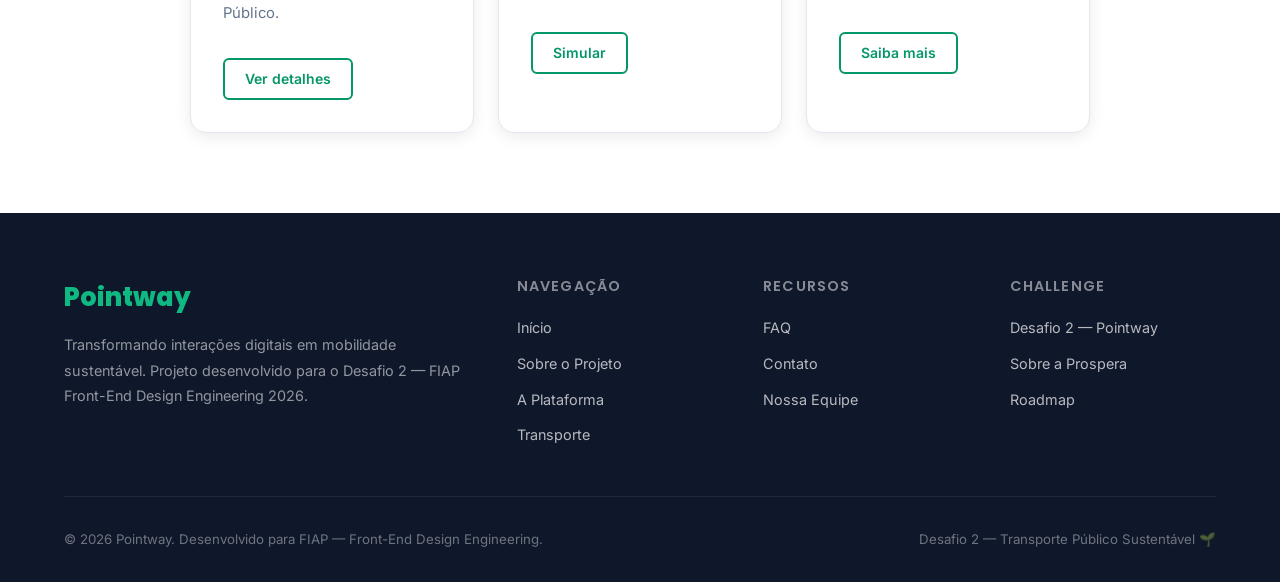
==== commit 78d0b11b: "feat: substitui logo textual por <img src> do SVG no navbar Troca Point<span>way</span> por <img src" ====
--- a/contato.html
+++ b/contato.html
@@ -61,7 +61,7 @@
   <header class="navbar" id="navbar">
     <div class="container">
       <nav class="nav">
-        <a href="index.html" class="nav-logo">Point<span>way</span></a>
+        <a href="index.html" class="nav-logo"><img src="assets/images/logo.svg" alt="Pointway" height="38" /></a>
         <ul class="nav-links" id="navLinks">
           <li><a href="index.html" class="nav-link">Início</a></li>
           <li><a href="sobre.html" class="nav-link">Sobre</a></li>
--- a/css/components.css
+++ b/css/components.css
@@ -26,15 +26,16 @@
 }
 
 .nav-logo {
-  font-family: var(--font-heading);
-  font-size: 1.5rem;
-  font-weight: 800;
-  color: var(--white);
-  transition: var(--transition);
+  display: flex;
+  align-items: center;
   flex-shrink: 0;
-}
-.nav-logo span { color: var(--primary-light); }
-.navbar.scrolled .nav-logo { color: var(--dark); }
+  transition: var(--transition);
+}
+.nav-logo img {
+  height: 38px;
+  width: auto;
+  display: block;
+}
 
 .nav-links {
   display: flex;
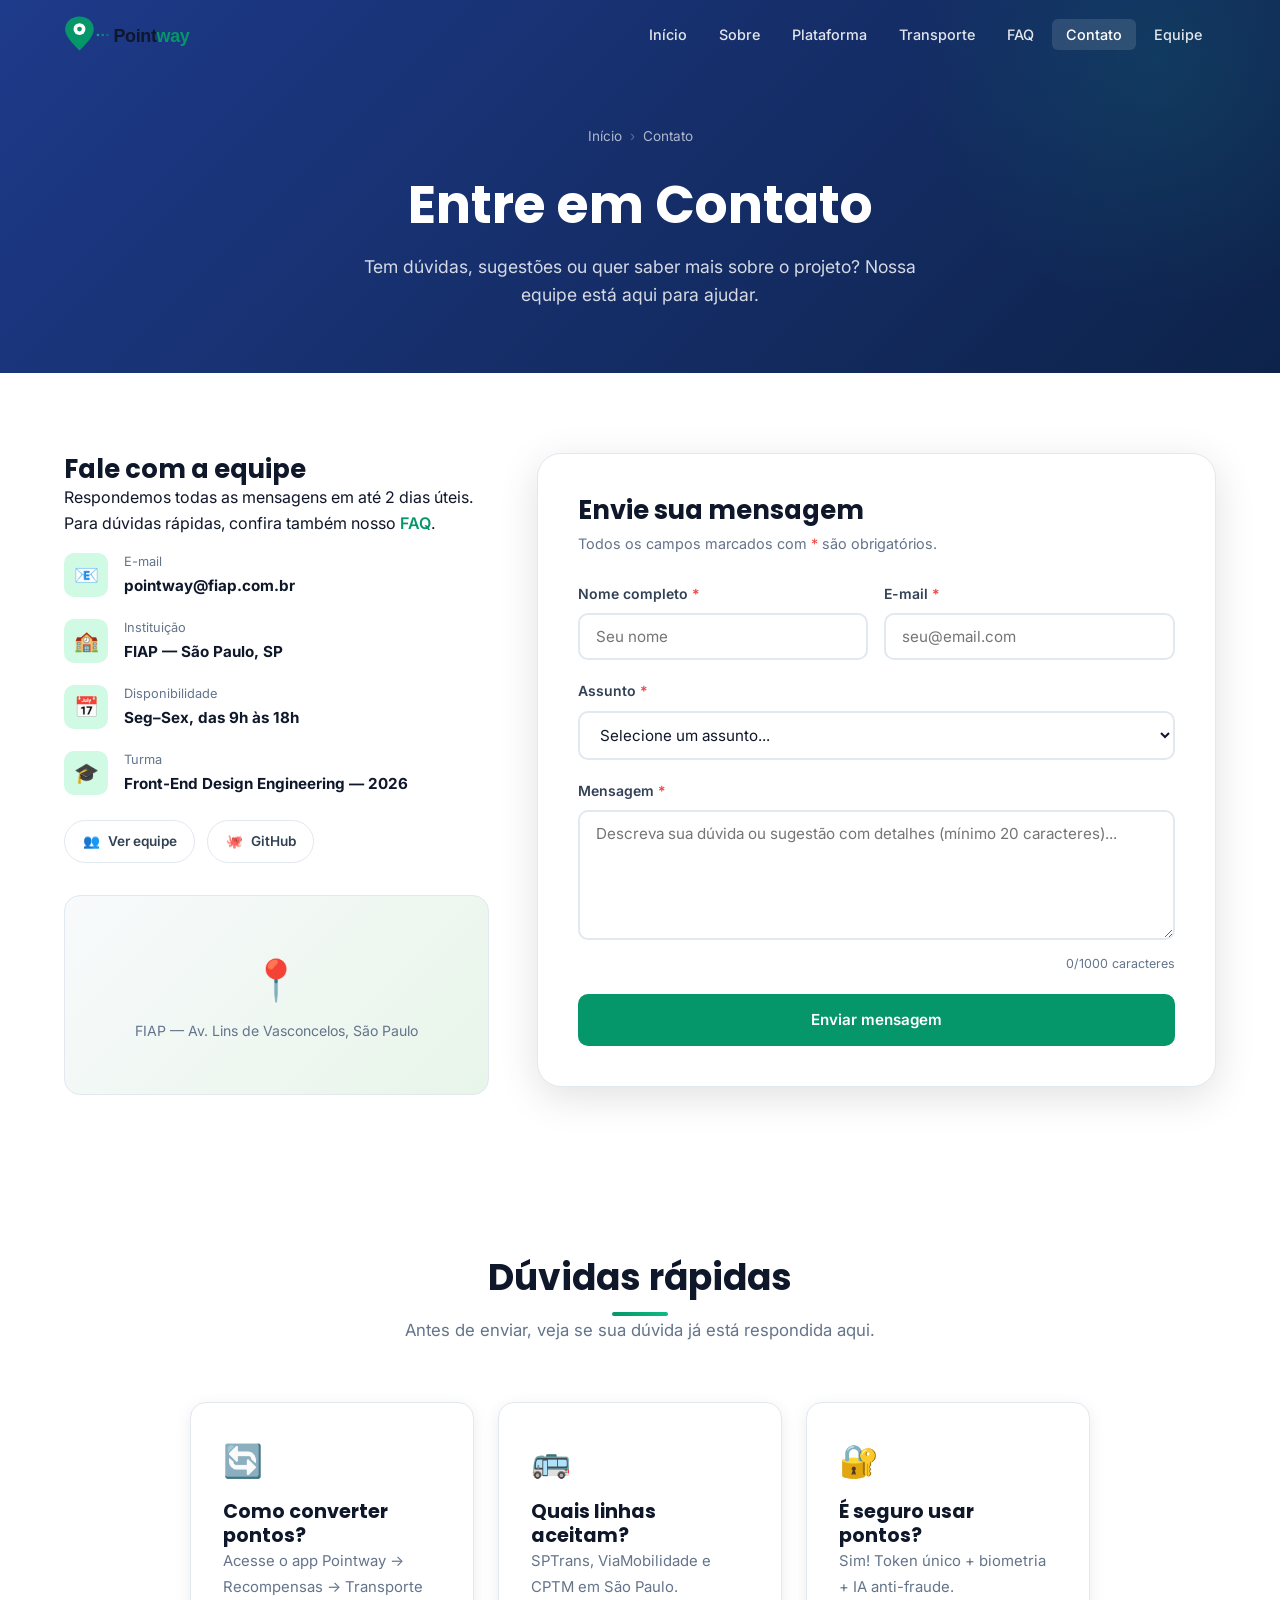
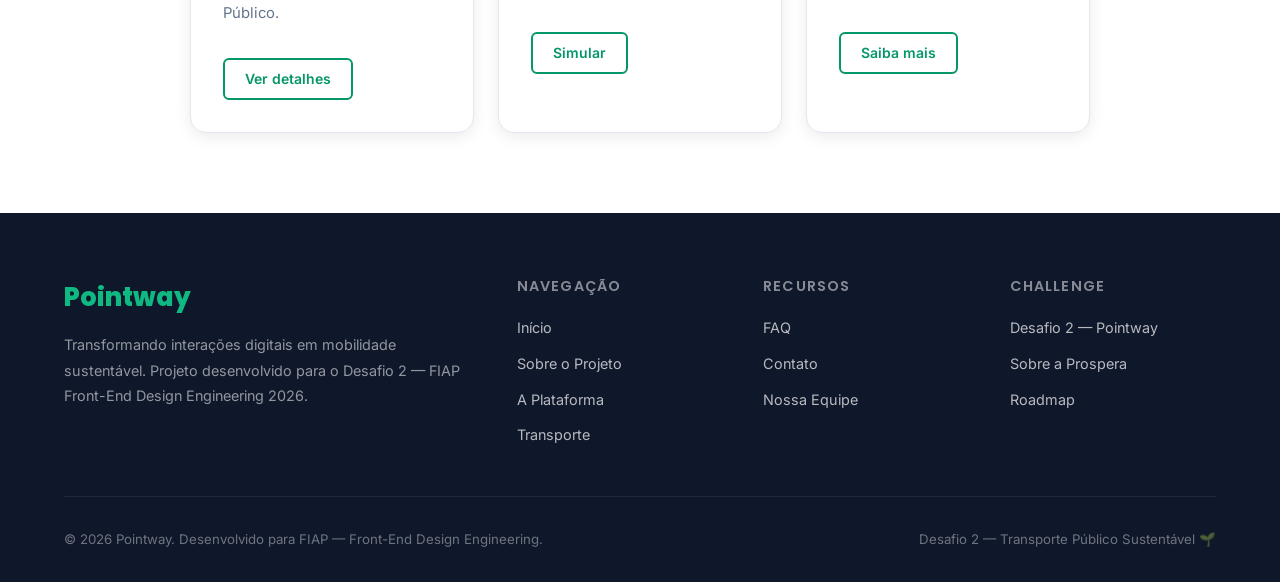
==== commit 131f8105: "fix: atualiza email de contato para pointway@fiap.com.br Co-Authored-By: Claude Sonnet 4.6 <noreply@" ====
--- a/contato.html
+++ b/contato.html
@@ -108,7 +108,7 @@
                 <div class="contact-item-icon">📧</div>
                 <div class="contact-item-text">
                   <p>E-mail</p>
-                  <strong>souluptransit@fiap.com.br</strong>
+                  <strong>pointway@fiap.com.br</strong>
                 </div>
               </div>
               <div class="contact-item">
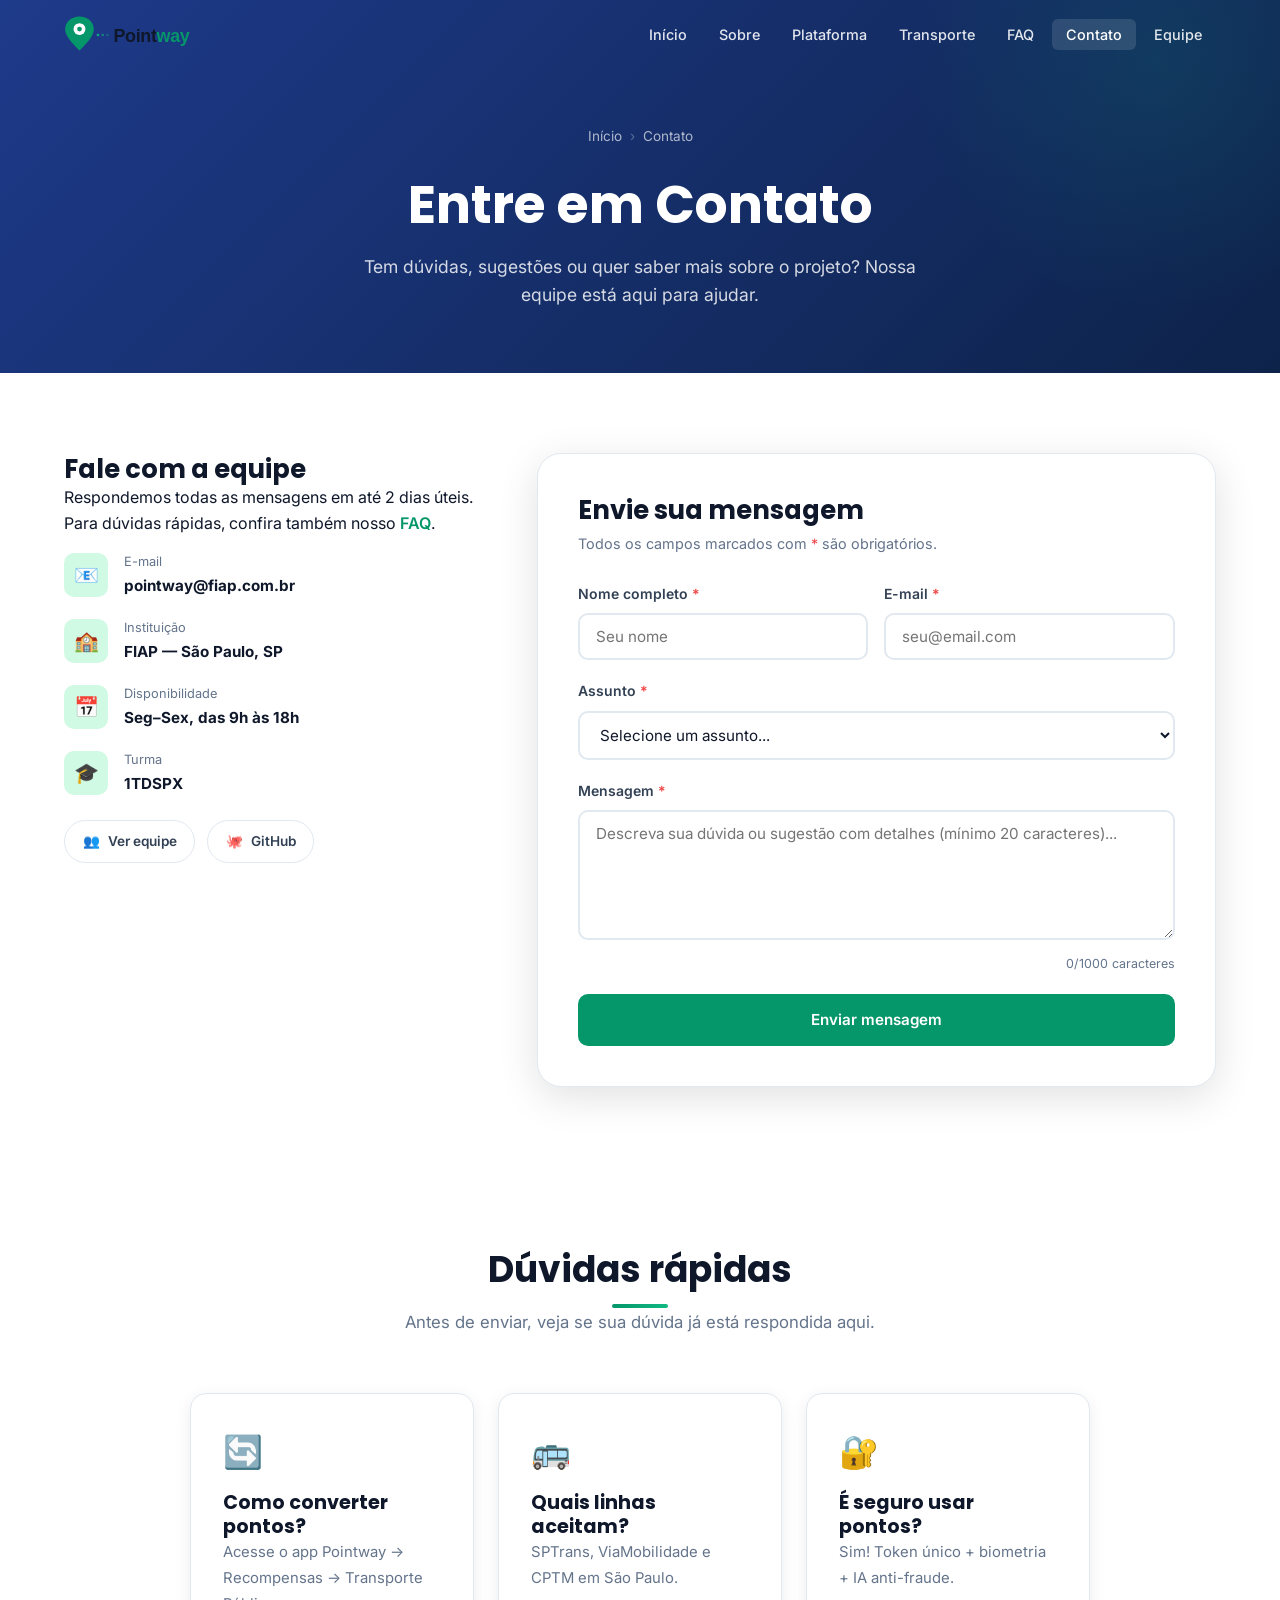
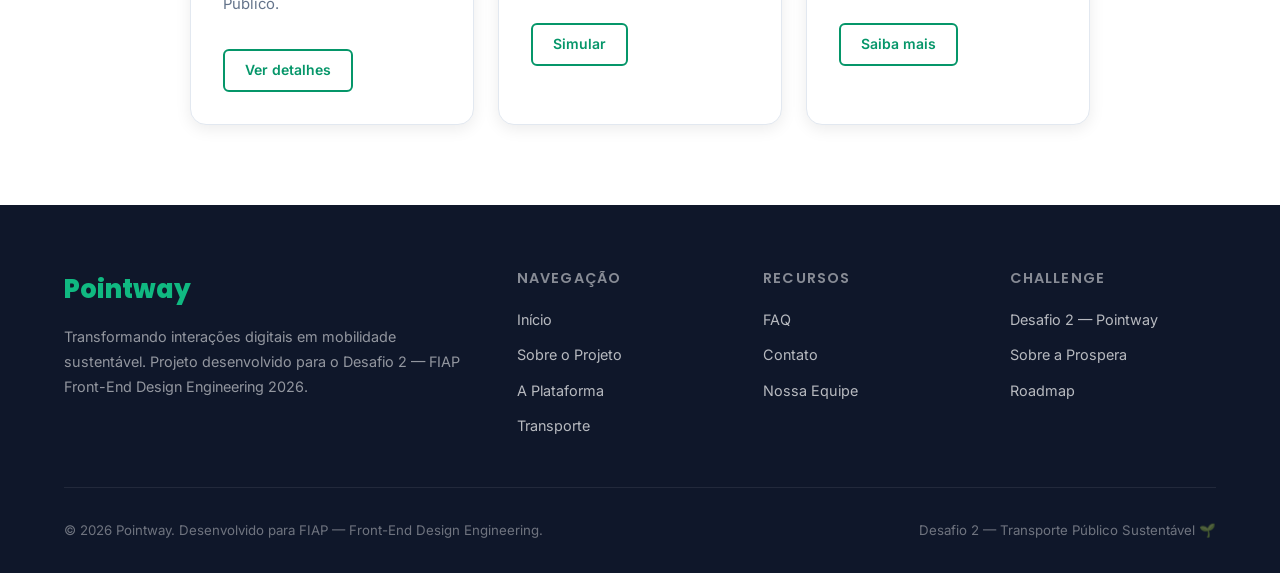
==== commit 743195b4: "fix: atualiza turma para 1TDSPX e remove seção de localização do contato Co-Authored-By: Claude Sonn" ====
--- a/contato.html
+++ b/contato.html
@@ -129,8 +129,7 @@
                 <div class="contact-item-icon">🎓</div>
                 <div class="contact-item-text">
                   <p>Turma</p>
-                  <!-- ATENÇÃO: substitua pela turma real do grupo -->
-                  <strong>Front-End Design Engineering — 2026</strong>
+                  <strong>1TDSPX</strong>
                 </div>
               </div>
             </div>
@@ -146,11 +145,6 @@
               </a>
             </div>
 
-            <!-- Mapa placeholder -->
-            <div class="map-placeholder" role="img" aria-label="Localização FIAP São Paulo">
-              <span>📍</span>
-              <span>FIAP — Av. Lins de Vasconcelos, São Paulo</span>
-            </div>
           </aside>
 
           <!-- Formulário -->
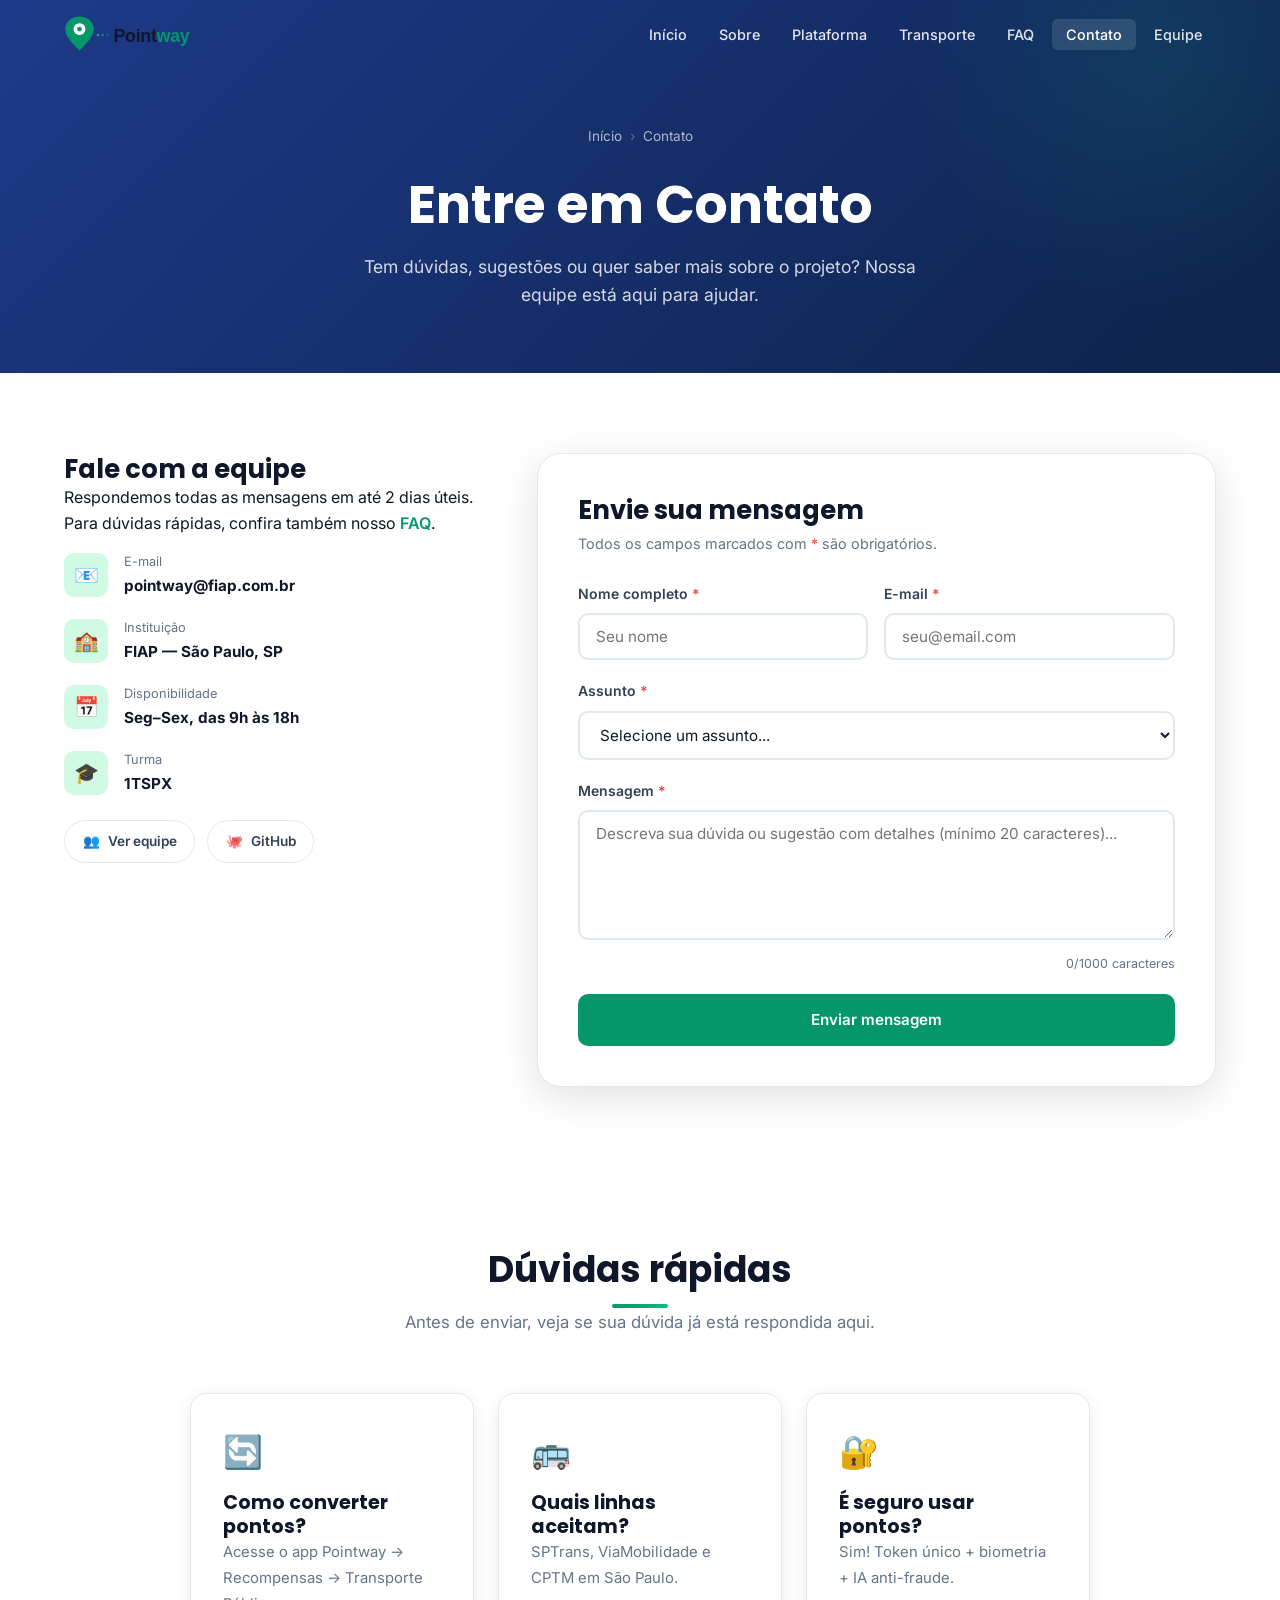
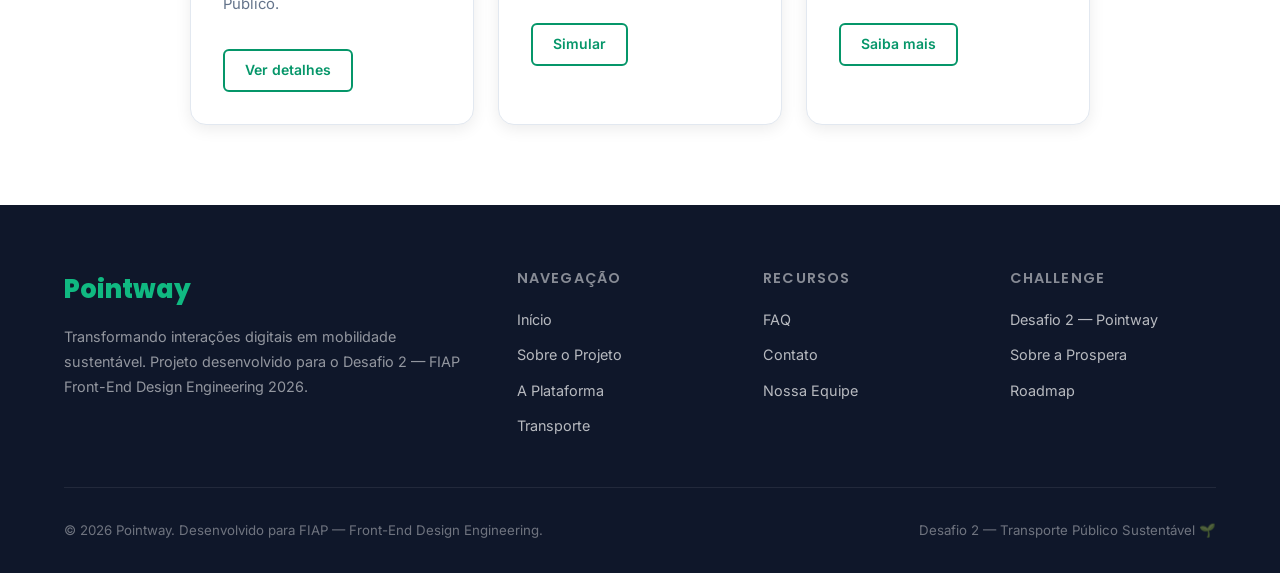
==== commit a5aa4e5f: "fix: corrige turma para 1TSPX em todos os arquivos" ====
--- a/contato.html
+++ b/contato.html
@@ -129,7 +129,7 @@
                 <div class="contact-item-icon">🎓</div>
                 <div class="contact-item-text">
                   <p>Turma</p>
-                  <strong>1TDSPX</strong>
+                  <strong>1TSPX</strong>
                 </div>
               </div>
             </div>
--- a/css/components.css
+++ b/css/components.css
@@ -715,6 +715,7 @@
 }
 .team-link:hover { border-color: var(--primary); color: var(--primary); background-color: var(--primary-bg); }
 .team-link.github:hover { border-color: var(--dark); color: var(--dark); background-color: var(--light); }
+.team-link.linkedin:hover { border-color: #0A66C2; color: #0A66C2; background-color: #EFF6FF; }
 
 /* ==================== PROCESSO ANTI-FRAUDE ==================== */
 .fraud-steps {
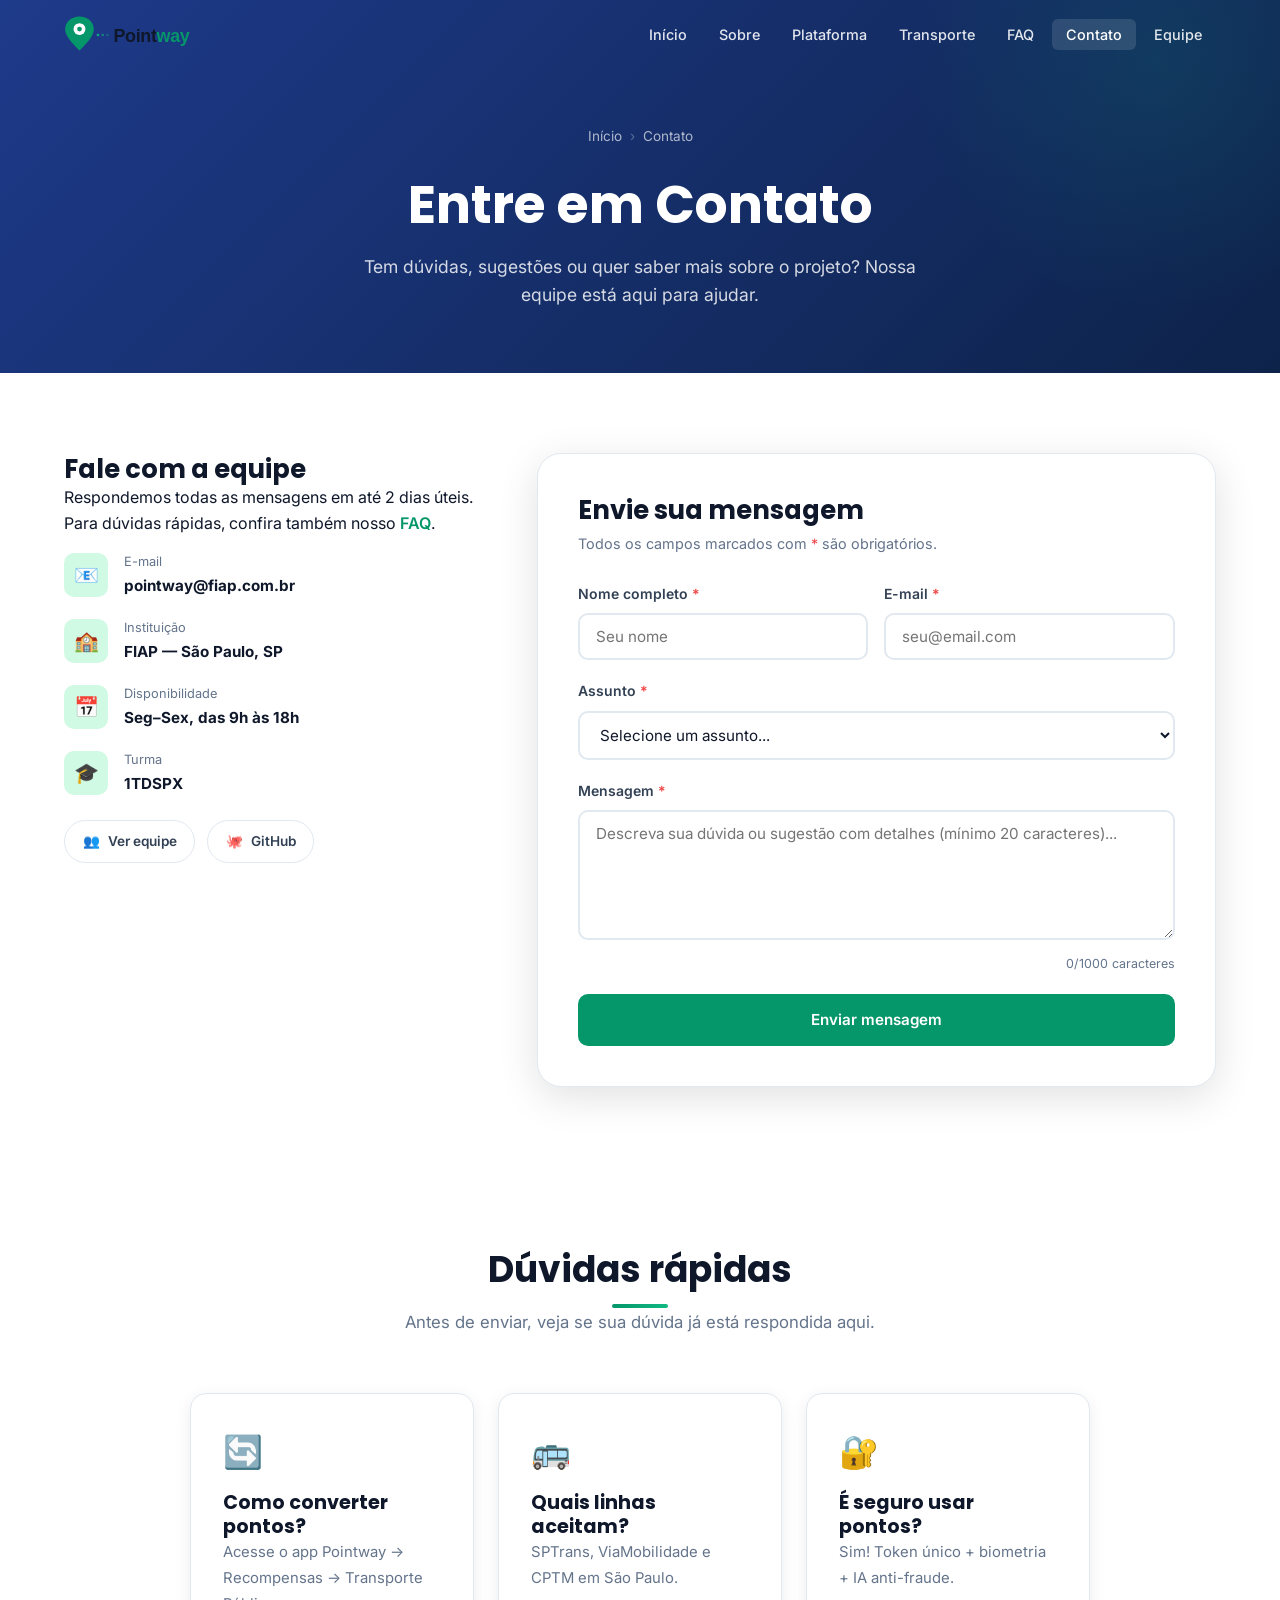
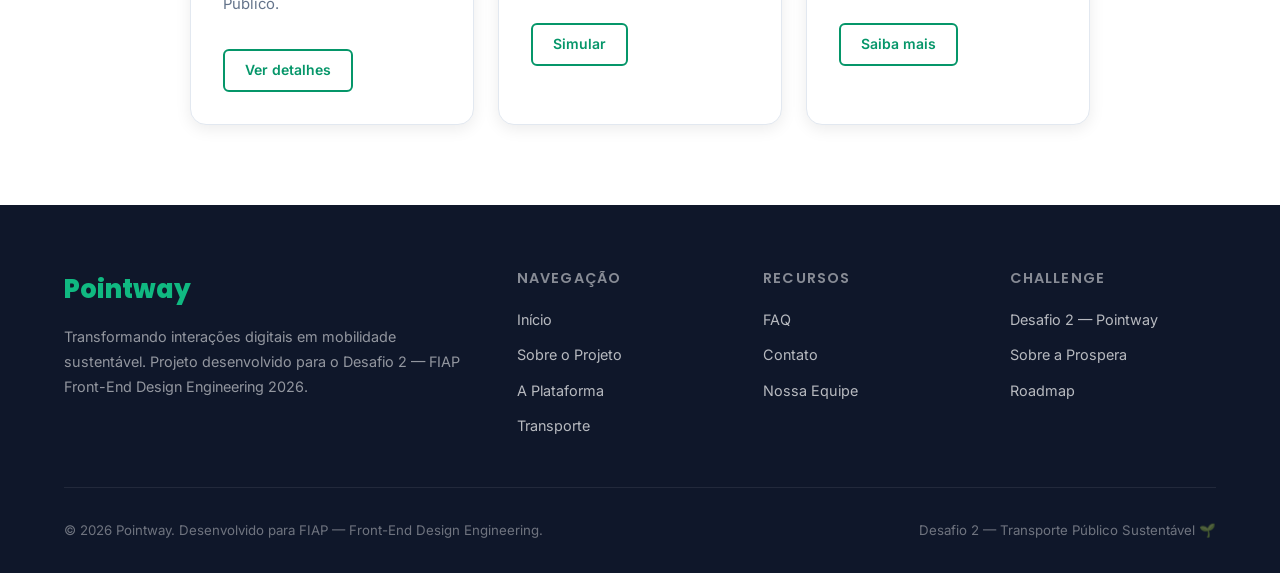
==== commit 18b6992d: "fix: corrige turma para 1TDSPX em todos os arquivos" ====
--- a/contato.html
+++ b/contato.html
@@ -129,7 +129,7 @@
                 <div class="contact-item-icon">🎓</div>
                 <div class="contact-item-text">
                   <p>Turma</p>
-                  <strong>1TSPX</strong>
+                  <strong>1TDSPX</strong>
                 </div>
               </div>
             </div>
